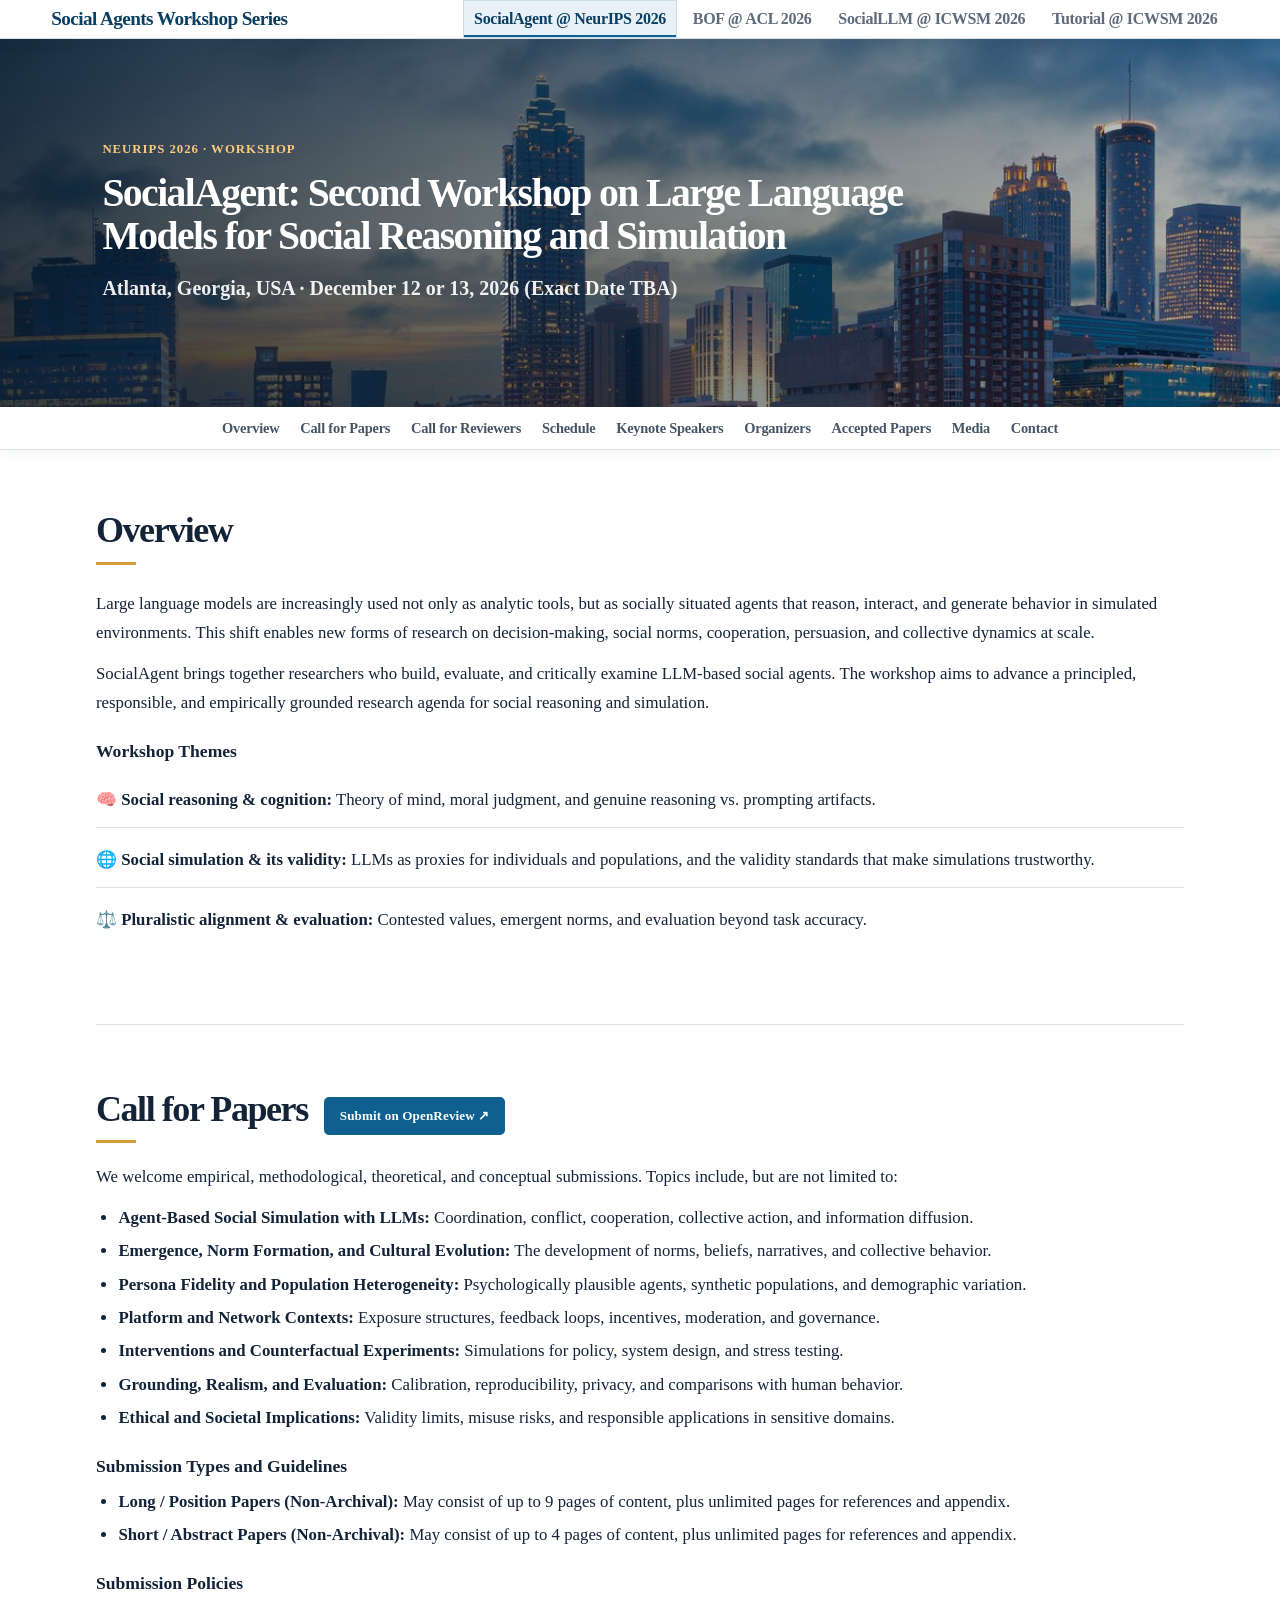
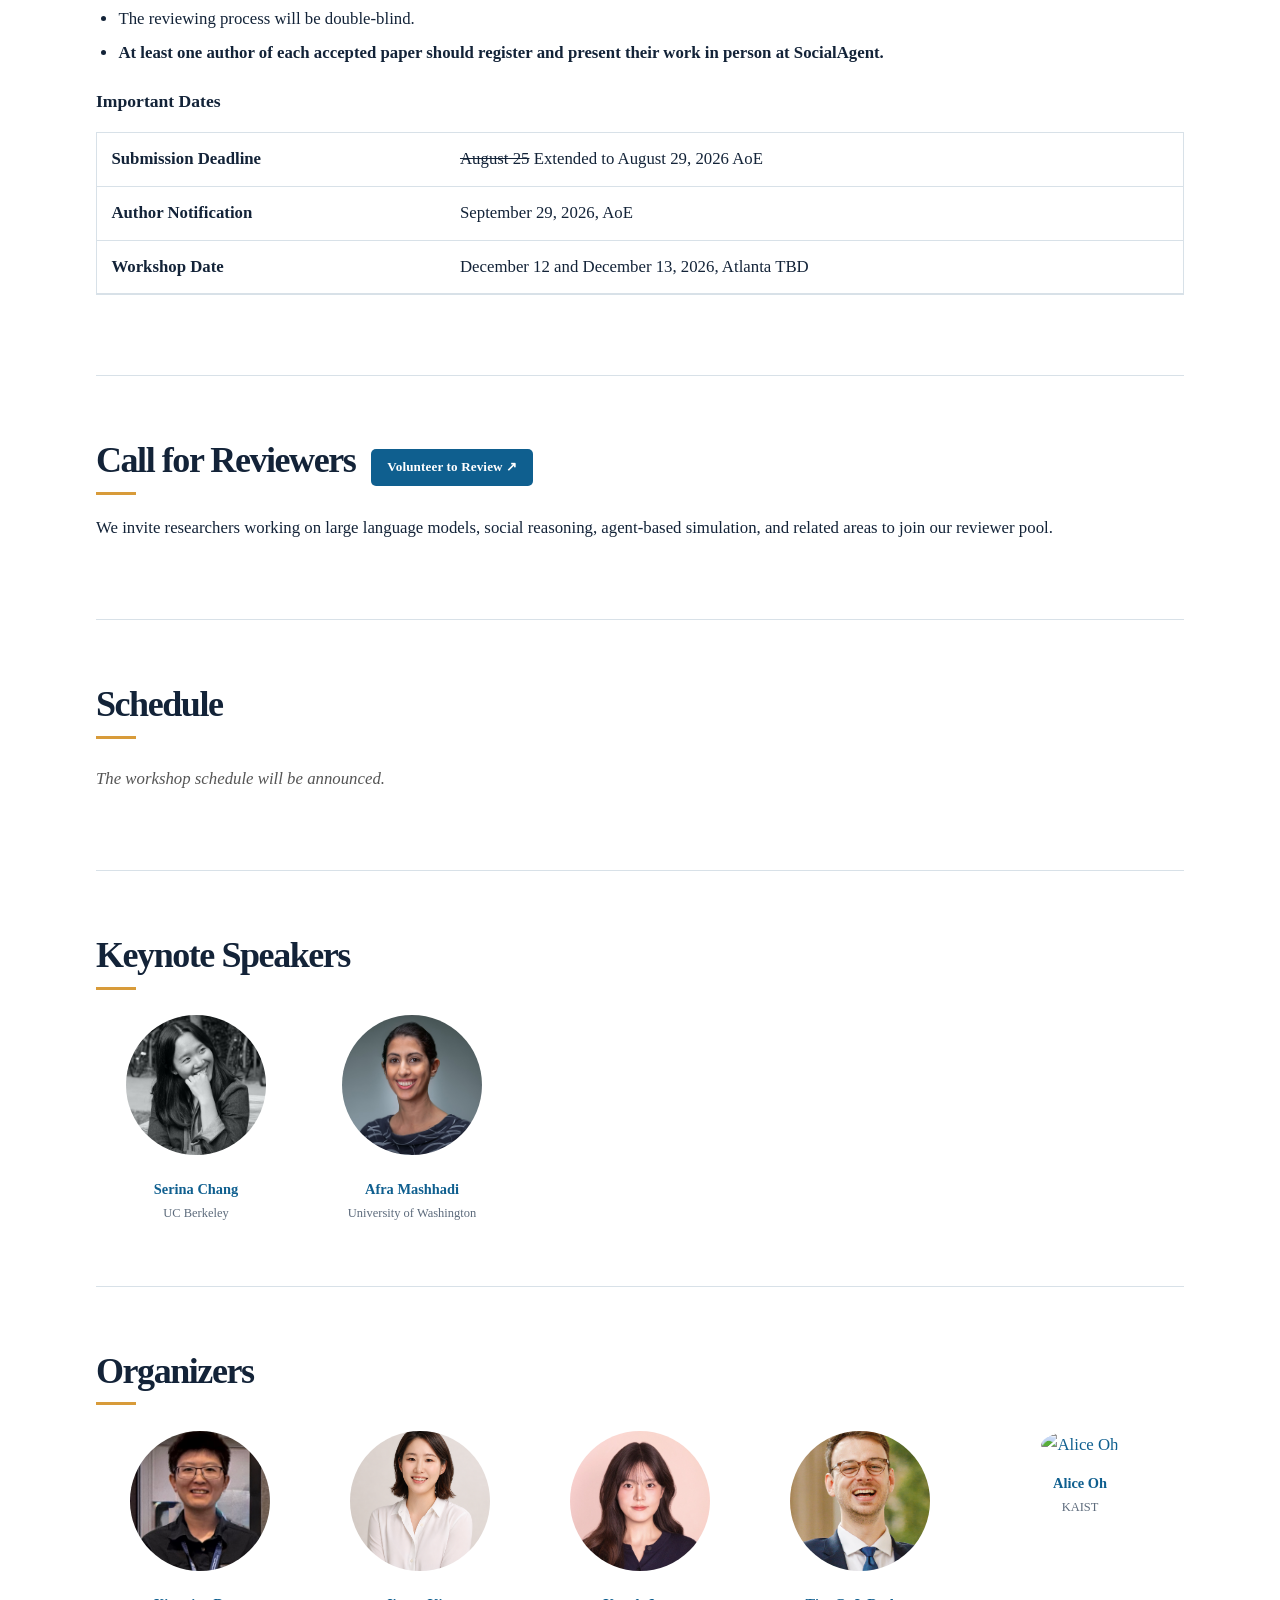
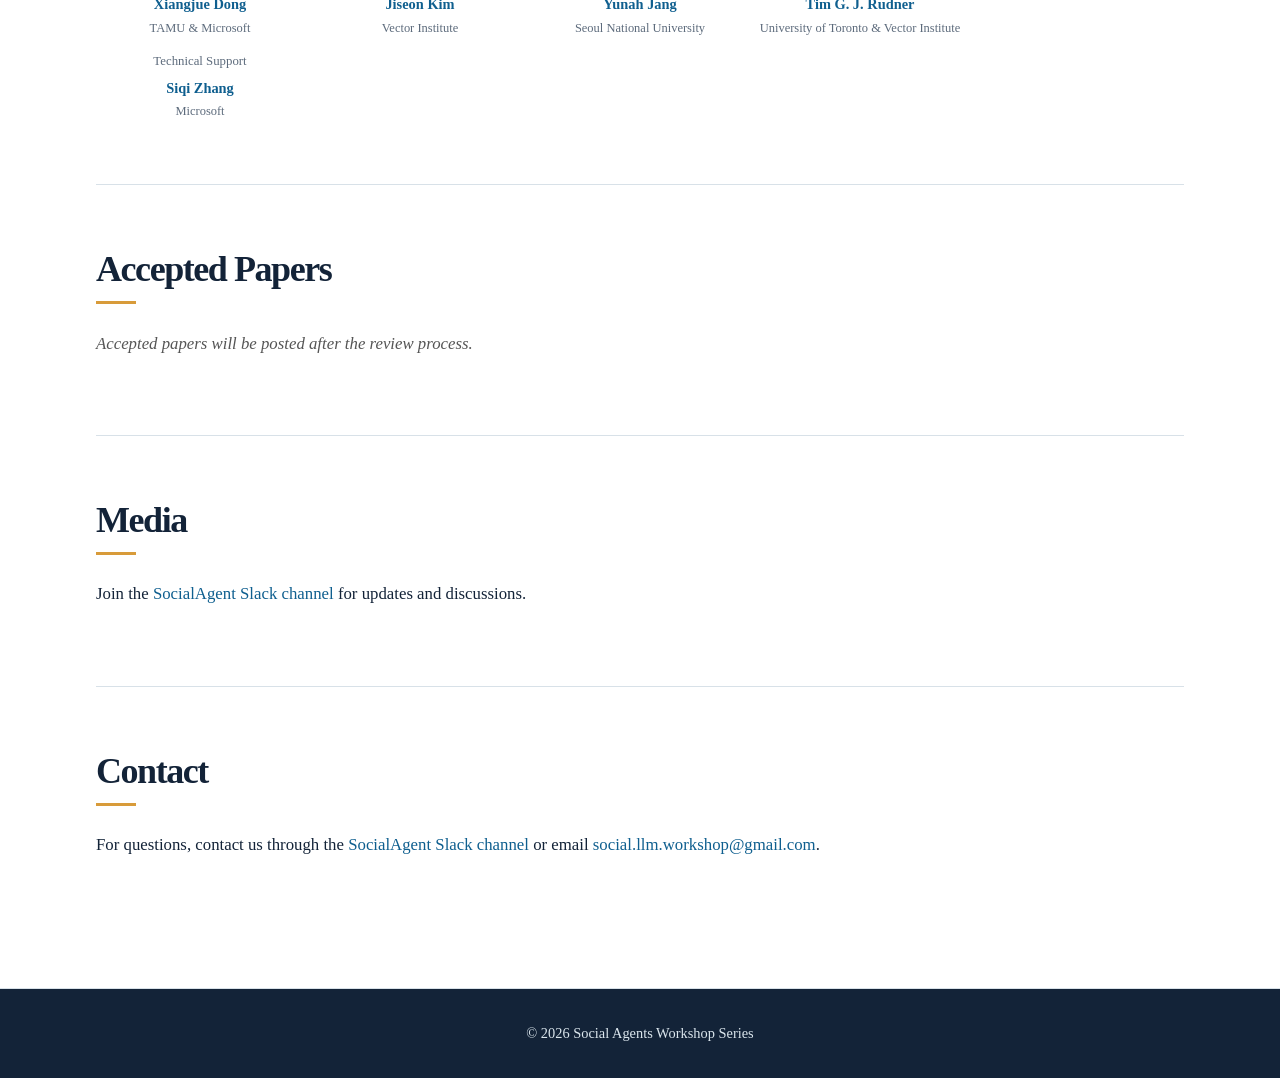
==== index.html @ 16c537b2 "Update date" ====
<!DOCTYPE html>
<html lang="en">
  <head>
    <meta charset="UTF-8" />
    <meta name="viewport" content="width=device-width, initial-scale=1" />
    <meta
      name="description"
      content="The Social Agents Workshop Series brings together NeurIPS, ACL, and ICWSM workshops on large language models for social reasoning and simulation."
    />
    <meta name="keywords" content="LLM, Social Simulation, Computational Social Science, NeurIPS, ACL, ICWSM" />
    <title>Social Agents Workshop Series | NeurIPS, ACL &amp; ICWSM 2026</title>
    <link rel="canonical" href="https://social-llm-workshop.github.io/" />
    <meta name="robots" content="index, follow, max-image-preview:large" />
    <meta property="og:type" content="website" />
    <meta property="og:site_name" content="Social Agents Workshop Series" />
    <meta property="og:title" content="Social Agents Workshop Series" />
    <meta property="og:description" content="Workshops on large language models for social reasoning and simulation." />
    <meta property="og:url" content="https://social-llm-workshop.github.io/" />
    <meta property="og:image" content="https://social-llm-workshop.github.io/data/images/people/xj.jpg" />
    <meta property="og:image:alt" content="Xiangjue Dong, organizer of the Social Agents Workshop Series" />
    <meta name="twitter:card" content="summary_large_image" />
    <meta name="twitter:title" content="Social Agents Workshop Series" />
    <meta name="twitter:description" content="Workshops on large language models for social reasoning and simulation." />
    <meta name="twitter:image" content="https://social-llm-workshop.github.io/data/images/people/xj.jpg" />
    <link rel="stylesheet" href="./style.css" />
    <script type="application/ld+json">
      {
        "@context": "https://schema.org",
        "@graph": [
          {
            "@type": "WebSite",
            "@id": "https://social-llm-workshop.github.io/#website",
            "url": "https://social-llm-workshop.github.io/",
            "name": "Social Agents Workshop Series",
            "description": "Workshops on large language models for social reasoning and simulation."
          },
          {
            "@type": "Organization",
            "@id": "https://social-llm-workshop.github.io/#organization",
            "name": "Social Agents Workshop Series",
            "url": "https://social-llm-workshop.github.io/",
            "member": {
              "@id": "https://social-llm-workshop.github.io/#xiangjue-dong"
            }
          },
          {
            "@type": "Person",
            "@id": "https://social-llm-workshop.github.io/#xiangjue-dong",
            "name": "Xiangjue Dong",
            "url": "https://dongxiangjue.github.io/",
            "image": "https://social-llm-workshop.github.io/data/images/people/xj.jpg",
            "jobTitle": "Workshop Organizer",
            "affiliation": {
              "@type": "Organization",
              "name": "Texas A&M University"
            },
            "worksFor": {
              "@type": "Organization",
              "name": "Microsoft"
            }
          },
          {
            "@type": "Event",
            "name": "SocialLLM: Large Language Models for Social Reasoning and Simulation",
            "url": "https://social-llm-workshop.github.io/#icwsm-2026",
            "startDate": "2026-05-26",
            "endDate": "2026-05-26",
            "eventAttendanceMode": "https://schema.org/OfflineEventAttendanceMode",
            "eventStatus": "https://schema.org/EventScheduled",
            "location": {
              "@type": "Place",
              "name": "USC Information Sciences Institute, Room 1014",
              "address": {
                "@type": "PostalAddress",
                "addressLocality": "Los Angeles",
                "addressRegion": "CA",
                "addressCountry": "US"
              }
            },
            "organizer": {
              "@id": "https://social-llm-workshop.github.io/#organization"
            },
            "image": "https://social-llm-workshop.github.io/data/images/people/xj.jpg"
          },
          {
            "@type": "Event",
            "name": "Social Agents in the Wild",
            "description": "An ACL 2026 Birds of a Feather gathering on reasoning, simulation, and evaluation of social agents.",
            "url": "https://social-llm-workshop.github.io/#acl-2026",
            "startDate": "2026-07-05T10:30:00",
            "endDate": "2026-07-05T12:30:00",
            "eventAttendanceMode": "https://schema.org/OfflineEventAttendanceMode",
            "eventStatus": "https://schema.org/EventScheduled",
            "location": {
              "@type": "Place",
              "name": "Gaslamp C–D",
              "address": {
                "@type": "PostalAddress",
                "addressLocality": "San Diego",
                "addressRegion": "CA",
                "addressCountry": "US"
              }
            },
            "organizer": {
              "@id": "https://social-llm-workshop.github.io/#organization"
            },
            "image": "https://social-llm-workshop.github.io/data/images/BOF.jpg"
          }
        ]
      }
    </script>
  </head>

  <body>
    <header class="site-header">
      <a class="site-brand" href="#neurips-2026" aria-label="Social Agents Workshop Series home">
        <span>
          <strong>Social Agents Workshop Series</strong>
        </span>
      </a>
      <div class="tab-list" role="tablist" aria-label="SocialLLM site sections">
        <a
          href="#neurips-2026"
          class="tab-button active"
          role="tab"
          id="tab-neurips-2026"
          aria-controls="neurips-2026-panel"
          aria-selected="true"
          data-tab-target="neurips-2026-panel"
        >
          SocialAgent @ NeurIPS 2026
        </a>
        <a
          href="#acl-2026"
          class="tab-button"
          role="tab"
          id="tab-acl-2026"
          aria-controls="acl-2026-panel"
          aria-selected="false"
          data-tab-target="acl-2026-panel"
        >
          BOF @ ACL 2026
        </a>
        <a
          href="#icwsm-2026"
          class="tab-button"
          role="tab"
          id="tab-icwsm-2026"
          aria-controls="icwsm-2026-panel"
          aria-selected="false"
          data-tab-target="icwsm-2026-panel"
        >
          SocialLLM @ ICWSM 2026
        </a>
        <a href="tutorial.html" class="tab-button">
          Tutorial @ ICWSM 2026
        </a>
      </div>
    </header>

    <main class="site-tabs">

      <section
        id="acl-2026-panel"
        class="tab-panel acl-panel"
        role="tabpanel"
        aria-labelledby="tab-acl-2026"
        aria-label="Social Agents in the Wild: Reasoning, Simulation, Evaluation @ ACL 2026"
        tabindex="0"
      >
        <header class="hero acl-hero">
          <div class="hero-overlay"></div>
          <div class="hero-content">
            <p class="eyebrow">ACL 2026 · Birds of a Feather</p>
            <h1>
              <span class="hero-title-line">Social Agents</span>
              <span class="hero-title-line">in the Wild</span>
            </h1>
            <p class="hero-sub"><strong>Reasoning · Simulation · Evaluation</strong></p>
            <p class="hero-sub"><strong>San Diego, California · July 5 · 10:30 AM–12:30 PM · Gaslamp C–D</strong></p>
          </div>
        </header>

        <nav class="workshop-nav" aria-label="ACL event section navigation">
          <a href="#acl-overview">Overview</a>
          <a href="#acl-details">Event Details</a>
          <a href="#acl-poster">Event Photo</a>
        </nav>

        <div class="container acl-container">
          <section id="acl-overview">
            <h2>Overview</h2>
            <p class="acl-lead">
              Join us for coffee, conversation, and lightning talks on social agents in the wild,
              with a focus on reasoning, simulation, and evaluation.
            </p>
          </section>

          <section id="acl-details">
            <h2>Event Details</h2>
            <dl class="event-facts">
              <div>
                <dt>Date</dt>
                <dd>July 5, 2026</dd>
              </div>
              <div>
                <dt>Time</dt>
                <dd>10:30 AM–12:30 PM</dd>
              </div>
              <div>
                <dt>Location</dt>
                <dd>Gaslamp C–D, San Diego, California</dd>
              </div>
              <div>
                <dt>Format</dt>
                <dd>Coffee, chats, and lightning talks</dd>
              </div>
            </dl>
          </section>

          <section id="acl-poster">
            <h2>Event Photo</h2>
            <figure class="acl-poster">
              <img
                src="data/images/BOF.jpg"
                alt="Attendees seated in a conference room during the ACL 2026 Social Agents in the Wild Birds of a Feather session"
              />
            </figure>
          </section>
          <p class="acl-photo-credit">
            Hero photo: <a href="https://commons.wikimedia.org/wiki/File:La_Jolla_Shores_view_(cropped).jpg" target="_blank" rel="noopener noreferrer">Dirk Hansen / Wikimedia Commons</a>
            · <a href="https://creativecommons.org/licenses/by-sa/3.0/" target="_blank" rel="noopener noreferrer">CC BY-SA 3.0</a>
            · displayed with a responsive crop
          </p>
        </div>
      </section>

      <section
        id="icwsm-2026-panel"
        class="tab-panel"
        role="tabpanel"
        aria-labelledby="tab-icwsm-2026"
        tabindex="0"
      >
        <!-- Hero -->
        <header class="hero icwsm-hero">
          <div class="hero-overlay"></div>
          <div class="hero-content">
            <p class="eyebrow">ICWSM 2026 · Workshop</p>
            <h1>
              <span class="hero-title-line">SocialLLM: Large Language Models for</span>
              <span class="hero-title-line">Social Reasoning and Simulation</span>
            </h1>
            <p class="hero-sub"><strong>Los Angeles, CA, USA &middot; 26 May, 2026 (Half-Day)</strong></p>
            <p class="hero-sub"><strong>USC Information Sciences Institute &middot; Room 1014</strong></p>
          </div>
        </header>

        <nav class="workshop-nav" aria-label="Workshop section navigation">
          <a href="#overview">Overview</a>
          <a href="#cfp">Call for Papers</a>
          <a href="#schedule">Schedule</a>
          <a href="#speakers">Keynote Speakers</a>
          <a href="#organizers">Organizers</a>
          <a href="#accepted-papers">Accepted Papers</a>
          <a href="#media">Media</a>
          <a href="#contact">Contact</a>
        </nav>

        <div class="container">

      <!-- Overview -->
      <section id="overview">
        <div class="section-title-row">
          <h2>Overview</h2>
          <a href="tutorial.html" class="btn-tutorial">Also Explore Our Upcoming Tutorial &rarr;</a>
        </div>
        <p>
          Large Language Models (LLMs) are increasingly used not only as analytic tools, but as socially situated agents that reason, interact, and generate behavior in simulated environments. This shift enables new forms of computational social science, where LLM-driven agents are used to model decision-making, social norms, cooperation, persuasion, and collective dynamics at scale. The SocialLLM workshop invites submissions that explore how LLMs can serve as generative agents to simulate, analyze, and probe social behavior in online and networked contexts. We are particularly interested in work that connects micro-level language interactions to macro-level social phenomena central to ICWSM and computational social science. Beyond technical advances, we encourage contributions that critically examine when LLM-based social simulations are appropriate, what kinds of social processes they can meaningfully capture, and how their outputs should be evaluated and interpreted. The workshop aims to foster a principled, responsible, and empirically grounded research agenda for using LLMs in social reasoning and simulation.
        </p>
      </section>

      <!-- Call for Papers -->
      <section id="cfp">
        <h2>Call for Papers</h2>
        <p>We welcome empirical, methodological, theoretical, and conceptual submissions. Topics include, but are not limited to:</p>
        <ul>
          <li><strong>Agent-Based Social Simulation with LLMs:</strong> Modeling coordination, conflict, polarization, cooperation, collective action, and information diffusion. Multi-agent strategic interaction and emergent collective behavior.</li>
          <li><strong>Emergence, Norm Formation, and Cultural Evolution:</strong> Development and evolution of norms, beliefs, narratives, and behaviors. Path dependence, tipping points, and long-term social dynamics.</li>
          <li><strong>Persona Fidelity and Population Heterogeneity:</strong> Psychologically plausible and evolving agent personas. Synthetic populations and demographic heterogeneity. Effects of individual-level variation on aggregate outcomes.</li>
          <li><strong>Platform and Network Contexts:</strong> Simulating online interaction under realistic exposure and network structures. Feedback loops, incentives, moderation, and governance mechanisms. Platform design and algorithmic mediation.</li>
          <li><strong>Interventions and Counterfactual Social Experiments:</strong> &ldquo;What-if&rdquo; simulations for policy, governance, and system design. Stress-testing interventions and identifying unintended consequences.</li>
          <li><strong>Grounding, Realism, and Privacy:</strong> Empirical grounding and calibration with real-world data. Reproducibility and evaluation frameworks. Privacy-preserving and responsible simulation practices.</li>
          <li><strong>Ethical and Societal Implications:</strong> Validity limits of LLM-based social simulations. Misuse risks and dual-use concerns. Applications in sensitive domains (elections, public health, vulnerable communities).</li>
        </ul>

        <h4>Submission Types</h4>
        <ul>
          <li><strong>Long Paper (Archival or Non-Archival):</strong> May consist of up to 8 pages of content, plus unlimited pages for references and appendix.</li>
          <li><strong>Short Paper / Poster Papers (Archival or Non-Archival):</strong> May consist of up to 4 pages of content, plus unlimited references and appendix.</li>
          <li><strong>Abstract / Demo Papers (Non-Archival):</strong> May consist of up to 2 pages of content.</li>
        </ul>

        <h4>Camera Ready Version</h4>
        <p>Accepted papers will be given one additional page of content to address reviewers' comments.</p>

        <h4>Submission Guidelines</h4>
        <p>Please check the
          <a href="https://www.icwsm.org/2026/">style guidelines of ICWSM 2026</a>.
          Accepted papers will be published at ICWSM workshop proceedings.
        </p>

        <h4>Submission Policies</h4>
        <ul>
          <li>The reviewing process will be double-blind.</li>
          <li><strong>At least one author of each accepted paper should register and present their work in person at SocialLLM.</strong></li>
        </ul>

        <h4>Important Dates</h4>
        <p>
          Submissions open on <a href="https://openreview.net/group?id=ICWSM.org/2026/Workshop/SocialLLM#tab-recent-activity">OpenReview</a>.
        </p>
        <p>
          <strong>Note:</strong> Submitting authors must have an OpenReview profile. Co-authors are allowed to be added through name and email.
          New profiles created with an institutional email will be activated automatically.
          New profiles created without an institutional email will go through a moderation process that can take up to two weeks.
        </p>
        <table>
          <tbody>
            <tr class="past-date">
              <td><strong>Submission Deadline</strong></td>
              <td>April 1, 2026, 11:59 PM AoE</td>
            </tr>
            <tr class="past-date">
              <td><strong>Paper Notification</strong></td>
              <td>April 15, 2026, AoE</td>
            </tr>
            <tr class="past-date">
              <td><strong>Camera-Ready Deadline</strong></td>
              <td>April 30, 2026, AoE</td>
            </tr>
            <tr>
              <td><strong>Workshop Date</strong></td>
              <td>May 26, 2026 (Half-Day Workshop)</td>
            </tr>
          </tbody>
        </table>
      </section>

      <!-- Schedule -->
      <section id="schedule">
        <h2>Schedule</h2>
        <table>
          <thead>
            <tr>
              <th>Time</th>
              <th>Activity</th>
            </tr>
          </thead>
          <tbody>
            <tr>
              <td>1:00 PM &ndash; 1:10 PM</td>
              <td>Opening</td>
            </tr>
            <tr>
              <td>1:10 PM &ndash; 1:40 PM</td>
              <td>
                Lightning Talks (6 talks, 5 mins each)
                <ol>
                  <li>Calibrated but Autonomous: Inference-Time Bayesian Logit Correction for LLM Social Simulations (Presenter: Ruggero Marino Lazzaroni)</li>
                  <li>Perceiving Creativity in the Age of AI: How Labels, Beliefs, and Familiarity Shape Evaluations of AI-Generated and Human-Created Art (Presenter: Daniel Koo)</li>
                  <li>Reconstructing Gender Values from Film: Digital Twins of Fictional Characters as Surveyable Agents (Presenter: Vivienne Bihe Chi)</li>
                  <li>SocialPulse: An Open-Source Subreddit Sensemaking Toolkit (Presenter: Xiangjue Dong)</li>
                  <li>LLMs with Personalities in Multi-issue Negotiation Games (Presenter: Sean Noh)</li>
                  <li>Multimodal Large Language Models as Synthetic Participants in Video-Based Studies: An Evaluation (Presenter: Xinyi Zhou)</li>
                </ol>
              </td>
            </tr>
            <tr>
              <td>1:40 PM &ndash; 2:20 PM</td>
              <td>Keynote Talk 1 (Dr. Maarten Sap)</td>
            </tr>
            <tr>
              <td>2:20 PM &ndash; 2:40 PM</td>
              <td>Coffee Break, Networking, Poster Discussion</td>
            </tr>
            <tr>
              <td>2:40 PM &ndash; 3:20 PM</td>
              <td>Keynote Talk 2 (Dr. Zhijing Jin)</td>
            </tr>
            <tr>
              <td>3:20 PM &ndash; 4:20 PM</td>
              <td>
                Oral Session (3 talks, 15 mins + 5 mins Q&amp;A each)
                <ol>
                  <li>Auditing Support Strategies in LLMs Through Grounded Multi-Turn Social Simulation (Presenter: Andrew Aquilina)</li>
                  <li>Deliberation Structure as Social Bias: How Agent Topology Amplifies Intersectional Discrimination in Multi-Agent Credit Decisions (Presenter: Tanav Singh Bajaj)</li>
                  <li>Patterns of Persuasion Through the Lens of Theory of Mind: Value Alignment Analysis in Online Deliberation (Presenter: Afra Mashhadi)</li>
                </ol>
              </td>
            </tr>
            <tr>
              <td>4:20 PM &ndash; 4:50 PM</td>
              <td>Research Discussion</td>
            </tr>
            <tr>
              <td>4:50 PM &ndash; 5:00 PM</td>
              <td>Closing Remarks</td>
            </tr>
          </tbody>
        </table>
      </section>

      <!-- Keynote Speakers -->
      <section id="speakers">
        <h2>Keynote Speakers</h2>

        <!-- Zhijing Jin -->
        <div class="speaker-entry">
          <div class="speaker-left">
            <a href="https://zhijing-jin.com">
              <img src="data/images/people/zhijing_jin.png" alt="Zhijing Jin" />
            </a>
            <div class="name"><a href="https://zhijing-jin.com">Zhijing Jin</a></div>
            <div class="affil">University of Toronto &amp; MPI</div>
            <p class="bio">
              Zhijing Jin (she/her) is an Assistant Professor in Computer Science at the University of Toronto, and also a Research Scientist at Max Planck Institute in Germany. She is a faculty member at the Vector Institute, a CIFAR AI Chair, an ELLIS advisor, and faculty affiliate at the Schwartz Reisman Institute in Toronto, CHAI at UC Berkeley, and the Future of Life Institute. She co-chairs the ACL Ethics Committee and the ACL Year-Round Mentorship. Her research focuses on Causal Reasoning with LLMs, and AI Safety in Multi-Agent LLMs. She has received the ELLIS PhD Award, three Rising Star awards, two Best Paper awards at NeurIPS 2024 Workshops, two PhD Fellowships, and a postdoc fellowship. She has authored over 100 papers and her work has been featured in CHIP Magazine, WIRED, and MIT News.
            </p>
          </div>
          <div class="speaker-right">
            <div class="talk-title">Testing and Improving LLM Cooperation via Multi-Agent Simulation</div>
            <p class="talk-abstract">
              As AI systems take on more autonomous roles across the economy, governance, and daily life, they’ll increasingly interact with each other. However, will the AI agents coordinate for social good, or exploit rival agents and people in ways that put humans at serious risk?
            </p>
            <p class="talk-abstract">
              In this talk I will explain how we assess these dangers with large-scale social simulations and game-theoretic analysis. Across thousands of high-stakes scenarios, from arms race escalation to common pool resource depletion, frontier models choose socially beneficial actions in only 62% of cases, with systematic biases in framing and ordering worsening outcomes. Surprisingly, stronger reasoning capabilities often make models more prone to selfish strategies like free-riding, and recent models consistently defect in unmodified social dilemmas regardless of scale or reasoning ability. However, game-theoretic interventions offer a promising path forward: cooperation mechanisms such as mediation, enforceable contracts, and reputation systems improve collective welfare significantly and become more effective under stronger optimization pressures. Beyond formal mechanisms, self-organizing social structures like elected leadership oriented toward group welfare further sustain cooperation in sequential dilemmas. These results suggest that safer multi-agent AI requires principled institutional design rather than reliance on models’ inherent prosociality.
            </p>
            <details class="reading-toggle">
              <summary>Suggested Reading</summary>
              <ul class="reading-list">
                <li><a href="https://arxiv.org/abs/2404.16698">"Cooperate or Collapse: Emergence of Sustainable Cooperation in a Society of LLM Agents"</a> (NeurIPS 2024)</li>
                <li><a href="https://arxiv.org/abs/2506.23276">"Corrupted by Reasoning: Reasoning LLMs Become Free-Riders in Public Goods Games"</a> (COLM 2025)</li>
                <li><a href="https://arxiv.org/abs/2505.19212">"When Ethics and Payoffs Diverge: LLM Agents in Morally Charged Social Dilemmas"</a> (preprint 2025)</li>
                <li><a href="https://arxiv.org/abs/2506.22957">"Agent-to-Agent Theory of Mind: Testing Interlocutor Awareness among LLMs"</a> (EMNLP 2025)</li>
                <li><a href="https://arxiv.org/abs/2602.12316">"GT-HarmBench: Benchmarking AI Safety Risks Through the Lens of Game Theory"</a> (preprint 2026)</li>
                <li>"CoopEval: Benchmarking Cooperation-Sustaining Mechanisms and LLM Agents in Social Dilemmas" (Tewolde*, Zhang* et al., forthcoming 2026)</li>
                <li>"Evaluating Cooperation in LLM Social Groups through Self-Organizing Leadership" (Faulkner et al., forthcoming 2026)</li>
              </ul>
            </details>
          </div>
        </div>

        <!-- Maarten Sap -->
        <div class="speaker-entry">
          <div class="speaker-left">
            <a href="https://maartensap.com">
              <img src="data/images/people/maarten_sap.jpg" alt="Maarten Sap" />
            </a>
            <div class="name"><a href="https://maartensap.com">Maarten Sap</a></div>
            <div class="affil">CMU LTI &amp; AI2</div>
            <p class="bio">
              Maarten Sap is an assistant professor in Carnegie Mellon University’s Language Technologies Department (CMU LTI), with a courtesy appointment in the Human-Computer Interaction Institute (HCII). He is also a part-time research scientist and AI safety lead at the Allen Institute for AI. His research focuses on measuring and improving AI systems’ social and interactional intelligence, assessing and combatting social inequality and biases in language, and building narrative language technologies for prosocial outcomes. He has received paper awards at NeurIPS 2025, NAACL 2025, EMNLP 2023, ACL 2023, FAccT 2023, and was named a 2025 Packard Fellow and recipient of the 2025 Okawa Research Award. His work has been covered by the New York Times, Forbes, Fortune, Vox, and more.
            </p>
          </div>
          <div class="speaker-right">
            <div class="talk-title">Unlocking Social Intelligence in AI agents</div>
            <p class="talk-abstract">
              Large language models are rapidly becoming a new tool for simulating social worlds—from evaluating conversational agents to modeling collective behavior in artificial societies. But when should we trust these simulations? In this talk, I synthesize lessons from a series of recent projects examining the promises and pitfalls of LLM-based social simulation. First, I highlight key  <strong> problems with current simulations</strong>: interactive evaluations reveal limitations in LLMs’ social reasoning, particularly in settings involving coordination and information asymmetry, while recent studies show a substantial <strong>simulation–reality gap</strong>, with LLM-based user simulators behaving differently from real humans and inflating agent performance. Second, I discuss emerging <strong>methodological solutions</strong>, including principles for validating collective behaviors in LLM societies and techniques for building more realistic agents through personality-grounded training and structured social world modeling. Finally, I highlight <strong>applications where social simulations remain valuable</strong>, including studying interpersonal conflict in sensitive settings and systematically benchmarking the safety of increasingly autonomous AI agents.
            </p>
          </div>
        </div>

      </section>

      <!-- Organizers -->
      <section id="organizers">
        <h2>Organizers</h2>
        <div class="people-row">

          <div class="person-card">
            <a href="https://dongxiangjue.github.io/">
              <img src="data/images/people/xj.jpg" alt="Xiangjue Dong" />
            </a>
            <div class="name"><a href="https://dongxiangjue.github.io/">Xiangjue Dong</a></div>
            <div class="affil">Texas A&amp;M University</div>
          </div>

          <div class="person-card">
            <a href="https://hikoseon12.github.io/">
              <img src="data/images/people/jiseon_kim.jpg" alt="Jiseon Kim" />
            </a>
            <div class="name"><a href="https://hikoseon12.github.io/">Jiseon Kim</a></div>
            <div class="affil">KAIST</div>
          </div>

          <div class="person-card">
            <a href="https://eujhwang.github.io/">
              <img src="data/images/people/eunjeong_hwang.jpg" alt="EunJeong Hwang" />
            </a>
            <div class="name"><a href="https://eujhwang.github.io/">EunJeong Hwang</a></div>
            <div class="affil">University of British Columbia</div>
          </div>

          <div class="person-card">
            <a href="https://aliceoh9.github.io/">
              <img src="data/images/people/alice_oh.jpg" alt="Alice Oh" />
            </a>
            <div class="name"><a href="https://aliceoh9.github.io/">Alice Oh</a></div>
            <div class="affil">KAIST</div>
          </div>

        </div>
        <div class="support-row">
          <div class="person-card coordinator-card">
            <div class="coordinator-role">Technical Support</div>
            <div class="name"><a href="https://www.linkedin.com/in/siqizhang7/">Siqi Zhang</a></div>
            <div class="affil">Microsoft</div>
          </div>
        </div>
      </section>

      <!-- Program Committee -->
      <section id="pc">
        <h2>Program Committee Members (Reviewers) </h2>
        <ul class="pc-list">
          (listed in alphabetical order)
          <li>Alexej Proskynitopoulos, Meta</li>
          <li>Andrew Aquilina, University of Pittsburgh</li>
          <li>ChuanHsin Wang, Texas A&amp;M University</li>
          <li>Cong Wang, Texas A&amp;M University</li>
          <li>Dan Le, Google DeepMind</li>
          <li>Ganesh Prasanna Balakrishnan, GumGum</li>
          <li>Haein Kong, Rutgers University</li>
          <li>Jiao Liu, Morgan Stanley</li>
          <li>Krishna Chaitanya Balusu, Meta</li>
          <li>Lei Cao, University of Southern California</li>
          <li>Menghao Huo, Santa Clara University</li>
          <li>Siqi Zhang, Microsoft</li>
          <li>Stephanie Birkelbach, Texas A&amp;M University</li>
          <li>Tai Vu, OpenAI</li>
          <li>Vidya Ganesh, Qualtrics</li>
          <li>Zirui Wei, C3.ai</li>
        </ul>
      </section>

      <!-- Accepted Papers -->
      <section id="accepted-papers">
        <h2>Accepted Papers</h2>
        <ul class="accepted-paper-list">
          <li>
            <span class="oral-badge" title="Oral presentation">Oral</span>
            <span class="paper-title">Auditing Support Strategies in LLMs Through Grounded Multi-Turn Social Simulation</span>
          </li>
          <li>
            <span class="lightning-badge" title="Lightning presentation">Lightning</span>
            <span class="paper-title">Calibrated but Autonomous: Inference-Time Bayesian Logit Correction for LLM Social Simulations</span>
          </li>
          <li>
            <span class="oral-badge" title="Oral presentation">Oral</span>
            <span class="paper-title">Deliberation Structure as Social Bias: How Agent Topology Amplifies Intersectional Discrimination in Multi-Agent Credit Decisions</span>
          </li>
          <li>
            <span class="lightning-badge" title="Lightning presentation">Lightning</span>
            <span class="paper-title">Designing Explainable Conversational Agentic Systems for Guarani Speakers</span>
          </li>
          <li>
            <span class="lightning-badge" title="Lightning presentation">Lightning</span>
            <span class="paper-title">Multimodal Large Language Models as Synthetic Participants in Video-Based Studies: An Evaluation</span>
          </li>
          <li>
            <span class="lightning-badge" title="Lightning presentation">Lightning</span>
            <span class="paper-title">Harnessing Digital Data for Outbreak Management: A Generative Agent-Based Policy Formulation and Assessment</span>
          </li>
          <li>
            <span class="lightning-badge" title="Lightning presentation">Lightning</span>
            <span class="paper-title">LLMs with Personalities in Multi-issue Negotiation Games</span>
          </li>
          <li>
            <span class="lightning-badge" title="Lightning presentation">Lightning</span>
            <span class="paper-title">Milking the Metaphors: Cultural Obfuscation in Wellness (COW) around Gomutra on YouTube using LLMs</span>
          </li>
          <li>
            <span class="oral-badge" title="Oral presentation">Oral</span>
            <span class="paper-title">Patterns of Persuasion Through the Lens of Theory of Mind: Value Alignment Analysis in Online Deliberation</span>
          </li>
          <li>
            <span class="lightning-badge" title="Lightning presentation">Lightning</span>
            <span class="paper-title">Perceiving Creativity in the Age of AI: How Labels, Beliefs, and Familiarity Shape Evaluations of AI-Generated and Human-Created Art</span>
          </li>
          <li>
            <span class="lightning-badge" title="Lightning presentation">Lightning</span>
            <span class="paper-title">Reconstructing Gender Values from Film: Digital Twins of Fictional Characters as Surveyable Agents</span>
          </li>
          <li>
            <span class="lightning-badge" title="Lightning presentation">Lightning</span>
            <span class="paper-title">SocialPulse: An Open-Source Subreddit Sensemaking Toolkit</span>
          </li>
        </ul>
      </section>

      <!-- Media -->
      <section id="media">
        <h2>Media</h2>
        <!-- Slack Link needs to be updated after 26 days 2/15/2026 -->
        <p>Join <a href="https://join.slack.com/t/socialllmworkshop/shared_invite/zt-3pp3essk7-iYqENVKKe8IDajCrjdwXpg">SocialLLM Slack channel (link updated on 3/24/2026)</a> for updates and discussions.</p>
      </section>

      <!-- Contact -->
      <section id="contact">
        <h2>Contact</h2>
        <p>
          For questions, please contact us at
          <a href="https://join.slack.com/t/socialllmworkshop/shared_invite/zt-3pp3essk7-iYqENVKKe8IDajCrjdwXpg">SocialLLM Slack channel</a> (preferred)
          or <a href="mailto:social.llm.workshop@gmail.com">social.llm.workshop@gmail.com</a>.
        </p>
      </section>

        </div>
      </section>

      <section
        id="neurips-2026-panel"
        class="tab-panel neurips-panel active"
        role="tabpanel"
        aria-labelledby="tab-neurips-2026"
        tabindex="0"
      >
        <header class="hero neurips-workshop-hero">
          <div class="hero-overlay"></div>
          <div class="hero-content">
            <p class="eyebrow">NeurIPS 2026 · Workshop</p>
            <h1>
              <span class="hero-title-line">SocialAgent: Second Workshop on Large Language</span>
              <span class="hero-title-line">Models for Social Reasoning and Simulation</span>
            </h1>
            <p class="hero-sub"><strong>Atlanta, Georgia, USA &middot; December 12 or 13, 2026 (Exact Date TBA)</strong></p>
          </div>
        </header>

        <nav class="workshop-nav" aria-label="NeurIPS workshop section navigation">
          <a href="#neurips-overview">Overview</a>
          <a href="#neurips-cfp">Call for Papers</a>
          <a href="#neurips-reviewers">Call for Reviewers</a>
          <a href="#neurips-schedule">Schedule</a>
          <a href="#neurips-speakers">Keynote Speakers</a>
          <a href="#neurips-organizers">Organizers</a>
          <a href="#neurips-papers">Accepted Papers</a>
          <a href="#neurips-media">Media</a>
          <a href="#neurips-contact">Contact</a>
        </nav>

        <div class="container">
          <section id="neurips-overview">
            <h2>Overview</h2>
            <p>
              Large language models are increasingly used not only as analytic tools, but as socially situated agents that reason, interact, and generate behavior in simulated environments. This shift enables new forms of research on decision-making, social norms, cooperation, persuasion, and collective dynamics at scale.
            </p>
            <p>
              SocialAgent brings together researchers who build, evaluate, and critically examine LLM-based social agents. The workshop aims to advance a principled, responsible, and empirically grounded research agenda for social reasoning and simulation.
            </p>
            <h4>Workshop Themes</h4>
            <ul class="neurips-theme-list">
              <li><strong>&#129504; Social reasoning &amp; cognition:</strong> Theory of mind, moral judgment, and genuine reasoning vs. prompting artifacts.</li>
              <li><strong>&#127760; Social simulation &amp; its validity:</strong> LLMs as proxies for individuals and populations, and the validity standards that make simulations trustworthy.</li>
              <li><strong>&#9878;&#65039; Pluralistic alignment &amp; evaluation:</strong> Contested values, emergent norms, and evaluation beyond task accuracy.</li>
            </ul>
          </section>

          <section id="neurips-cfp">
            <div class="section-title-row">
              <h2>Call for Papers</h2>
              <a
                class="btn-tutorial"
                href="https://openreview.net/group?id=NeurIPS.cc/2026/Workshop/SocialAgent"
                target="_blank"
                rel="noopener noreferrer"
              >Submit on OpenReview &#8599;</a>
            </div>
            <p>We welcome empirical, methodological, theoretical, and conceptual submissions. Topics include, but are not limited to:</p>
            <ul>
              <li><strong>Agent-Based Social Simulation with LLMs:</strong> Coordination, conflict, cooperation, collective action, and information diffusion.</li>
              <li><strong>Emergence, Norm Formation, and Cultural Evolution:</strong> The development of norms, beliefs, narratives, and collective behavior.</li>
              <li><strong>Persona Fidelity and Population Heterogeneity:</strong> Psychologically plausible agents, synthetic populations, and demographic variation.</li>
              <li><strong>Platform and Network Contexts:</strong> Exposure structures, feedback loops, incentives, moderation, and governance.</li>
              <li><strong>Interventions and Counterfactual Experiments:</strong> Simulations for policy, system design, and stress testing.</li>
              <li><strong>Grounding, Realism, and Evaluation:</strong> Calibration, reproducibility, privacy, and comparisons with human behavior.</li>
              <li><strong>Ethical and Societal Implications:</strong> Validity limits, misuse risks, and responsible applications in sensitive domains.</li>
            </ul>

            <h4>Submission Types and Guidelines</h4>
            <ul>
              <li><strong>Long / Position Papers (Non-Archival):</strong> May consist of up to 9 pages of content, plus unlimited pages for references and appendix.</li>
              <li><strong>Short / Abstract Papers (Non-Archival):</strong> May consist of up to 4 pages of content, plus unlimited pages for references and appendix.</li>
            </ul>
            
            <h4>Submission Policies</h4>
            <ul>
              <li>The reviewing process will be double-blind.</li>
              <li><strong>At least one author of each accepted paper should register and present their work in person at SocialAgent.</strong></li>
            </ul>

            <h4>Important Dates</h4>
            <table>
              <tbody>
                <tr>
                  <td><strong>Submission Deadline</strong></td>
                  <td><del>August 25</del> Extended to August 29, 2026 AoE</td>
                </tr>
                <tr>
                  <td><strong>Author Notification</strong></td>
                  <td>September 29, 2026, AoE</td>
                </tr>
                <tr>
                  <td><strong>Workshop Date</strong></td>
                  <td>December 12 and December 13, 2026, Atlanta TBD</td>
                </tr>
              </tbody>
            </table>
          </section>

          <section id="neurips-reviewers">
            <div class="section-title-row">
              <h2>Call for Reviewers</h2>
              <a
                class="btn-tutorial"
                href="https://docs.google.com/forms/d/e/1FAIpQLSdbS3c5yZBbxmMow8kgPtVTAC0FIno6qC6mOfXW9HBpEnPuqQ/viewform"
                target="_blank"
                rel="noopener noreferrer"
              >Volunteer to Review &#8599;</a>
            </div>
            <p>
              We invite researchers working on large language models, social reasoning,
              agent-based simulation, and related areas to join our reviewer pool.
            </p>
          </section>

          <section id="neurips-schedule">
            <h2>Schedule</h2>
            <p class="neurips-coming-soon">The workshop schedule will be announced.</p>
          </section>

          <section id="neurips-speakers">
            <h2>Keynote Speakers</h2>
            <div class="people-row keynote-people-row">
              <div class="person-card">
                <a href="https://serinachang5.github.io/">
                  <img src="data/images/people/serina.jpeg" alt="Serina Chang" />
                </a>
                <div class="name"><a href="https://serinachang5.github.io/">Serina Chang</a></div>
                <div class="affil">UC Berkeley</div>
              </div>

              <div class="person-card">
                <a href="https://mashhadi.squarespace.com/">
                  <img src="data/images/people/afra.jpg" alt="Afra Mashhadi" />
                </a>
                <div class="name"><a href="https://mashhadi.squarespace.com/">Afra Mashhadi</a></div>
                <div class="affil">University of Washington</div>
              </div>
            </div>
          </section>

          <section id="neurips-organizers" class="neurips-organizers">
            <h2>Organizers</h2>
            <div class="people-row">
              <div class="person-card">
                <a href="https://dongxiangjue.github.io/">
                  <img src="data/images/people/xj.jpg" alt="Xiangjue Dong" />
                </a>
                <div class="name"><a href="https://dongxiangjue.github.io/">Xiangjue Dong</a></div>
                <div class="affil">TAMU &amp; Microsoft</div>
              </div>

              <div class="person-card">
                <a href="https://hikoseon12.github.io/">
                  <img src="data/images/people/jiseon_kim.jpg" alt="Jiseon Kim" />
                </a>
                <div class="name"><a href="https://hikoseon12.github.io/">Jiseon Kim</a></div>
                <div class="affil">Vector Institute</div>
              </div>

              <div class="person-card">
                <a href="https://www.linkedin.com/in/yunah-jang-628249275/">
                  <img src="data/images/people/yunah.png" alt="Yunah Jang" />
                </a>
                <div class="name"><a href="https://www.linkedin.com/in/yunah-jang-628249275/">Yunah Jang</a></div>
                <div class="affil">Seoul National University</div>
              </div>

              <div class="person-card">
                <a href="https://timrudner.com/">
                  <img src="data/images/people/timrudner.png" alt="Tim G. J. Rudner" />
                </a>
                <div class="name"><a href="https://timrudner.com/">Tim G. J. Rudner</a></div>
                <div class="affil">University of Toronto &amp; Vector Institute</div>
              </div>

              <div class="person-card">
                <a href="https://aliceoh9.github.io/">
                  <img src="data/images/people/alice_oh.jpg" alt="Alice Oh" />
                </a>
                <div class="name"><a href="https://aliceoh9.github.io/">Alice Oh</a></div>
                <div class="affil">KAIST</div>
              </div>

            </div>
            <div class="support-row">
              <div class="person-card coordinator-card">
                <div class="coordinator-role">Technical Support</div>
                <div class="name"><a href="https://www.linkedin.com/in/siqizhang7/">Siqi Zhang</a></div>
                <div class="affil">Microsoft</div>
              </div>
            </div>
          </section>

          <section id="neurips-papers">
            <h2>Accepted Papers</h2>
            <p class="neurips-coming-soon">Accepted papers will be posted after the review process.</p>
          </section>

          <section id="neurips-media">
            <h2>Media</h2>
            <p>Join the <a href="https://join.slack.com/t/socialllmworkshop/shared_invite/zt-3pp3essk7-iYqENVKKe8IDajCrjdwXpg">SocialAgent Slack channel</a> for updates and discussions.</p>
          </section>

          <section id="neurips-contact">
            <h2>Contact</h2>
            <p>
              For questions, contact us through the <a href="https://join.slack.com/t/socialllmworkshop/shared_invite/zt-3pp3essk7-iYqENVKKe8IDajCrjdwXpg">SocialAgent Slack channel</a> or email <a href="mailto:social.llm.workshop@gmail.com">social.llm.workshop@gmail.com</a>.
            </p>
          </section>
        </div>
      </section>
    </main>

    <!-- Footer -->
    <footer class="footer">
      <p>&copy; 2026 Social Agents Workshop Series</p>
    </footer>

    <script>
      (function () {
        var buttons = document.querySelectorAll("[data-tab-target]");
        var panels = document.querySelectorAll(".tab-panel");
        var tabLinks = document.querySelectorAll("[data-tab-link]");
        var siteHeader = document.querySelector(".site-header");

        function updateHeaderHeight() {
          if (siteHeader) {
            document.documentElement.style.setProperty(
              "--site-header-height",
              siteHeader.offsetHeight + "px"
            );
          }
        }

        function panelForHash(hash) {
          if (!hash || hash === "#neurips-2026") {
            return "neurips-2026-panel";
          }
          if (hash === "#acl-2026") {
            return "acl-2026-panel";
          }
          if (hash === "#icwsm-2026") {
            return "icwsm-2026-panel";
          }
          if (document.querySelector("#acl-2026-panel " + hash)) {
            return "acl-2026-panel";
          }
          if (document.querySelector("#icwsm-2026-panel " + hash)) {
            return "icwsm-2026-panel";
          }
          if (document.querySelector("#neurips-2026-panel " + hash)) {
            return "neurips-2026-panel";
          }
          return "neurips-2026-panel";
        }

        function activateTab(panelId, focusPanel) {
          panels.forEach(function (panel) {
            panel.classList.toggle("active", panel.id === panelId);
          });

          buttons.forEach(function (button) {
            var isActive = button.getAttribute("data-tab-target") === panelId;
            button.classList.toggle("active", isActive);
            button.setAttribute("aria-selected", isActive ? "true" : "false");
          });

          tabLinks.forEach(function (link) {
            link.classList.toggle("active", link.getAttribute("data-tab-link") === panelId);
          });

          if (focusPanel) {
            document.getElementById(panelId).focus({ preventScroll: true });
          }
        }

        function scrollPageToTop() {
          window.requestAnimationFrame(function () {
            window.scrollTo({ top: 0, left: 0, behavior: "auto" });
          });
        }

        function syncToHash(scrollToTarget) {
          var hash = window.location.hash;
          var panelId = panelForHash(hash);
          var isTopLevelHash =
            !hash ||
            hash === "#acl-2026" ||
            hash === "#icwsm-2026" ||
            hash === "#neurips-2026";
          activateTab(panelId, false);

          if (scrollToTarget && isTopLevelHash) {
            scrollPageToTop();
          } else if (scrollToTarget && hash) {
            window.requestAnimationFrame(function () {
              var target = document.querySelector(hash);
              if (target) {
                target.scrollIntoView();
              }
            });
          }
        }

        buttons.forEach(function (button) {
          button.addEventListener("click", function (event) {
            event.preventDefault();
            var panelId = button.getAttribute("data-tab-target");
            activateTab(panelId, true);
            var hashForPanel = {
              "acl-2026-panel": "#acl-2026",
              "icwsm-2026-panel": "#icwsm-2026",
              "neurips-2026-panel": "#neurips-2026"
            };
            history.pushState(null, "", hashForPanel[panelId] || "#neurips-2026");
            scrollPageToTop();
          });
        });

        tabLinks.forEach(function (link) {
          link.addEventListener("click", function () {
            activateTab(link.getAttribute("data-tab-link"), false);
          });
        });

        window.addEventListener("hashchange", function () {
          syncToHash(true);
        });

        window.addEventListener("resize", updateHeaderHeight);
        if (window.ResizeObserver && siteHeader) {
          new ResizeObserver(updateHeaderHeight).observe(siteHeader);
        }

        updateHeaderHeight();
        syncToHash(false);
      })();
    </script>
  </body>
</html>
---- style.css ----
/* === SocialLLM Workshop — PersonaLLM-inspired style === */

* { margin: 0; padding: 0; box-sizing: border-box; }

html { scroll-behavior: smooth; }

body {
  font-family: var(--font-serif);
  font-size: 1.1rem;
  color: #111;
  background: #fff;
  line-height: 1.6;
}

a { color: #1e5a99; text-decoration: none; transition: color 0.2s; }
a:hover { color: #0d3d6b; }

strong { font-weight: 600; }

.visually-hidden {
  position: absolute;
  width: 1px;
  height: 1px;
  padding: 0;
  margin: -1px;
  overflow: hidden;
  clip: rect(0, 0, 0, 0);
  white-space: nowrap;
  border: 0;
}

/* ---- Tabs ---- */
.site-tabs {
  width: 100%;
}

.tab-list {
  position: sticky;
  top: 0;
  z-index: 100;
  display: flex;
  justify-content: center;
  gap: 0.45rem;
  flex-wrap: wrap;
  padding: 0.65rem 1rem;
  background: rgba(255, 255, 255, 0.96);
  border-bottom: 1px solid #e5e5e5;
}

.tab-button {
  appearance: none;
  border: 1px solid #b8d9f5;
  background: #fff;
  color: #111;
  border-radius: 4px;
  padding: 0.5rem 0.85rem;
  font: inherit;
  font-size: 0.98rem;
  line-height: 1.25;
  cursor: pointer;
}

.tab-button:hover,
.tab-button.active {
  background: #1e5a99;
  border-color: #1e5a99;
  color: #fff;
}

.tab-panel {
  display: none;
}

.tab-panel.active {
  display: block;
}

/* ---- SocialAgent @ NeurIPS 2026 ---- */
.neurips-panel {
  padding: 0;
}

.hero.neurips-workshop-hero {
  background: #1a2a3a url('./data/images/atlanta.jpg') center 50% / cover no-repeat;
}

.neurips-coming-soon {
  color: #555;
  font-style: italic;
}

.neurips-theme-list {
  list-style: none;
  margin-left: 0;
}

.neurips-theme-list li {
  padding: 0.55rem 0;
  border-bottom: 1px solid #e5e5e5;
}

.neurips-theme-list li:last-child {
  border-bottom: none;
}

.neurips-organizers .people-row {
  display: grid;
  grid-template-columns: repeat(5, minmax(0, 1fr));
  gap: 0.75rem;
}

.neurips-organizers .person-card {
  width: auto;
  min-width: 0;
}

.neurips-organizers .person-card .name {
  white-space: normal;
}

@media screen and (max-width: 820px) {
  .neurips-organizers .people-row {
    grid-template-columns: repeat(3, minmax(0, 1fr));
  }
}

@media screen and (max-width: 540px) {
  .neurips-organizers .people-row {
    grid-template-columns: repeat(2, minmax(0, 1fr));
  }
}

.workshop-nav {
  display: flex;
  justify-content: center;
  gap: 1rem;
  flex-wrap: wrap;
  padding: 0.65rem 1.5rem;
  background: rgba(255, 255, 255, 0.96);
  border-bottom: 1px solid #e5e5e5;
}

.workshop-nav a {
  color: #111;
  font-size: 1rem;
}

.workshop-nav a:hover {
  color: #1e5a99;
}

/* ---- Hero ---- */
.hero {
  position: relative;
  overflow: hidden;
  background: #1a2a3a url('./data/images/Los_Angeles_with_Mount_Baldy.jpg') center 50% / cover no-repeat;
  min-height: 380px;
  display: flex;
  align-items: center;
  justify-content: center;
}

.hero-overlay {
  position: absolute;
  top: 0; left: 0;
  width: 100%; height: 100%;
  background: rgba(0, 0, 0, 0.50);
  z-index: 0;
}

.hero-content {
  position: relative;
  z-index: 1;
  text-align: center;
  color: #fff;
  padding: 3rem 1.5rem;
  max-width: 850px;
}

.hero-content h1 {
  font-size: 2.2rem;
  font-weight: 700;
  line-height: 1.25;
  margin-bottom: 0.6rem;
}

.hero-content .hero-sub {
  font-size: 1.15rem;
  opacity: 0.92;
  margin-bottom: 0.3rem;
}

/* ---- Main container ---- */
.container {
  max-width: 1000px;
  margin: 0 auto;
  padding: 0 1.5rem;
}

/* ---- Sections ---- */
section {
  padding: 1.8rem 0;
}

section h2 {
  font-size: 1.6rem;
  font-weight: 700;
  margin-bottom: 1rem;
  border-bottom: 2px solid #B8D9F5;
  padding-bottom: 0.4rem;
}

section h4 {
  font-size: 1.1rem;
  font-weight: 600;
  margin-top: 1.2rem;
  margin-bottom: 0.4rem;
}

section p {
  margin-bottom: 0.8rem;
}

section ul {
  margin: 0.4rem 0 0.8rem 1.4rem;
}

section li {
  margin-bottom: 0.3rem;
}

/* ---- Table ---- */
table {
  width: 100%;
  border-collapse: collapse;
  margin: 1rem 0;
}

th, td {
  text-align: left;
  padding: 0.55rem 0.8rem;
  border-bottom: 1px solid #d4e6f5;
}

th {
  background: #E6F3FF;
  font-weight: 600;
}

tr:hover { background: #f5faff; }

.past-date td:last-child {
  text-decoration: line-through;
}

#schedule table ol {
  margin: 0.35rem 0 0 1.2rem;
  font-size: 0.92rem;
  line-height: 1.4;
}

#schedule table li {
  margin-bottom: 0.2rem;
}

#schedule table th:first-child,
#schedule table td:first-child {
  white-space: nowrap;
}

/* ---- People cards (flex row) ---- */
.people-row {
  display: flex;
  flex-wrap: wrap;
  gap: 1.5rem;
  margin-top: 0.8rem;
}

.person-card {
  width: 200px;
  text-align: center;
}

.person-card img {
  width: 140px;
  height: 140px;
  border-radius: 50%;
  object-fit: cover;
  transition: filter 0.25s;
}

.person-card img:hover {
  filter: brightness(1.15);
}

.person-card .name {
  font-weight: 600;
  margin-top: 0.5rem;
  font-size: 0.98rem;
  white-space: nowrap;
}

.person-card .affil {
  font-size: 0.85rem;
  color: #555;
}

/* ---- Tutorial reference list ---- */
.reading-refs {
  margin: 0.4rem 0 0 1.4rem;
}

.reading-refs li {
  margin-bottom: 0.6rem;
  font-size: 0.95rem;
}

/* ---- Section title row (title + button inline) ---- */
.section-title-row {
  display: flex;
  align-items: center;
  gap: 1rem;
  border-bottom: 2px solid #B8D9F5;
  padding-bottom: 0.4rem;
  margin-bottom: 1rem;
  flex-wrap: wrap;
}

.section-title-row h2 {
  border-bottom: none;
  padding-bottom: 0;
  margin-bottom: 0;
}

.btn-tutorial {
  display: inline-block;
  background: #1e5a99;
  color: #fff;
  padding: 0.35rem 1rem;
  border-radius: 5px;
  font-size: 0.88rem;
  font-weight: 600;
  text-decoration: none;
  transition: background 0.2s;
  white-space: nowrap;
}

.btn-tutorial:hover {
  background: #0d3d6b;
  color: #fff;
}

/* ---- Keynote speaker entries ---- */
.speaker-entry {
  display: flex;
  gap: 2rem;
  margin-bottom: 2.5rem;
  padding-bottom: 2rem;
  border-bottom: 1px solid #d4e6f5;
}

.speaker-entry:last-child {
  border-bottom: none;
  margin-bottom: 0;
}

.speaker-left {
  flex: 0 0 340px;
  text-align: left;
}

.speaker-left img {
  width: 160px;
  height: 160px;
  border-radius: 50%;
  object-fit: cover;
  display: block;
  transition: filter 0.25s;
}

.speaker-left img:hover { filter: brightness(1.15); }

.speaker-left .name {
  font-weight: 600;
  margin-top: 0.5rem;
  font-size: 1rem;
}

.speaker-left .affil {
  font-size: 0.9rem;
  color: #555;
  margin-bottom: 0.7rem;
}

.speaker-left .bio {
  font-size: 0.9rem;
  color: #333;
  line-height: 1.5;
}


.speaker-right {
  flex: 1;
}

.speaker-right .talk-title {
  font-size: 1.1rem;
  font-weight: 700;
  margin-bottom: 0.6rem;
  color: #1e5a99;
}

.speaker-right .talk-abstract {
  font-size: 1rem;
  margin-bottom: 1rem;
}

.speaker-right .reading-header {
  font-size: 1rem;
  font-weight: 600;
  margin-bottom: 0.3rem;
}

.speaker-right .reading-list {
  font-size: 0.9rem;
  margin: 0 0 0 1.2rem;
}

.speaker-right .reading-list li {
  margin-bottom: 0.25rem;
}

/* ---- Suggested reading toggle ---- */
.reading-toggle {
  margin-top: 0.5rem;
}

.reading-toggle summary {
  font-size: 1rem;
  font-weight: 600;
  cursor: pointer;
  list-style: none;
  display: flex;
  align-items: center;
  gap: 0.4rem;
  user-select: none;
  color: #111;
}

.reading-toggle summary::-webkit-details-marker { display: none; }

.reading-toggle summary::before {
  content: "▶";
  font-size: 0.65rem;
  transition: transform 0.2s;
  color: #1e5a99;
}

.reading-toggle[open] summary::before {
  transform: rotate(90deg);
}

.reading-toggle .reading-list {
  margin-top: 0.4rem;
}

.talk-stay-tuned {
  color: #555;
  font-size: 1rem;
}

/* ---- Accepted papers ---- */
.accepted-paper-list {
  list-style: none;
  margin: 0.8rem 0 0;
}

.accepted-paper-list li {
  display: grid;
  grid-template-columns: 5.4rem 1fr;
  gap: 0.65rem;
  align-items: baseline;
  padding: 0.35rem 0;
  border-bottom: 1px solid #e5e5e5;
}

.accepted-paper-list li:last-child {
  border-bottom: none;
}

.paper-title {
  color: #111;
}

.oral-badge,
.lightning-badge {
  display: inline-block;
  padding: 0.05rem 0.45rem;
  border-radius: 999px;
  color: #fff;
  font-size: 0.75em;
  font-weight: 600;
  line-height: 1.25;
  text-align: center;
  white-space: nowrap;
}

.oral-badge {
  background: #005283;
}

.lightning-badge {
  background: #c96b2c;
}

@media screen and (max-width: 700px) {
  .speaker-entry { flex-direction: column; }
  .speaker-left { flex: none; }
}

/* ---- Footer ---- */
.footer {
  background: #fff;
  color: #111;
  text-align: center;
  padding: 1.5rem;
  margin-top: 2rem;
  font-size: 0.9rem;
}

/* ---- 2026 workshop-series refresh ---- */
:root {
  --font-serif: "Palatino Linotype", "Book Antiqua", Palatino, serif;
  --ink: #132338;
  --muted: #5d6b7c;
  --paper: #ffffff;
  --canvas: #f3f6f8;
  --line: #d8e1e8;
  --blue: #0f5f8f;
  --blue-deep: #0b3f61;
  --gold: #d89b3a;
}

html {
  background: var(--canvas);
}

body {
  background: var(--canvas);
  color: var(--ink);
  font-family: var(--font-serif);
  font-size: 1.05rem;
  line-height: 1.7;
}

a {
  color: var(--blue);
  text-underline-offset: 0.16em;
}

a:hover {
  color: var(--blue-deep);
}

.site-header {
  position: sticky;
  top: 0;
  z-index: 100;
  display: flex;
  align-items: center;
  gap: 1.75rem;
  min-height: 0;
  padding: 0 clamp(1rem, 4vw, 4rem);
  background: rgba(255, 255, 255, 0.96);
  border-bottom: 1px solid var(--line);
  box-shadow: 0 2px 18px rgba(19, 35, 56, 0.05);
  backdrop-filter: blur(12px);
}

.site-brand {
  display: inline-flex;
  align-items: center;
  flex: 0 0 auto;
  padding: 0.5rem 0;
  color: var(--ink);
  font-size: 0.86rem;
  line-height: 1.05;
  letter-spacing: 0.02em;
  text-decoration: none;
}

.site-brand:hover { color: var(--ink); }

.site-brand strong,
.site-brand small {
  display: block;
}

.site-brand strong {
  color: var(--blue-deep);
  font-size: 1.2rem;
  font-weight: 700;
  letter-spacing: -0.03em;
}

.site-brand small {
  margin-top: 0.22rem;
  color: var(--muted);
  font-family: var(--font-serif);
  font-size: 0.61rem;
  font-weight: 600;
  letter-spacing: 0.035em;
  text-transform: lowercase;
}

.site-brand-mark {
  display: none;
}

.tab-list {
  position: static;
  align-self: stretch;
  align-items: stretch;
  justify-content: flex-end;
  gap: 0.25rem;
  flex: 1;
  padding: 0;
  background: transparent;
  border: 0;
}

.tab-button {
  display: inline-flex;
  align-items: center;
  border: 1px solid transparent;
  border-radius: 0;
  background: transparent;
  color: var(--muted);
  padding: 0.5rem 0.65rem;
  font-family: var(--font-serif);
  font-size: 1rem;
  font-weight: 700;
  letter-spacing: -0.02em;
}

.tab-button:hover,
.tab-button.active {
  background: #e7f1f7;
  border-color: #c9dde9;
  color: var(--blue-deep);
}

.tab-button.active {
  box-shadow: inset 0 -2px 0 var(--blue);
}

.tab-panel {
  padding: 0;
  border-top: 0;
  background: var(--paper);
}

.workshop-nav {
  position: sticky;
  top: var(--site-header-height, 3rem);
  z-index: 90;
  gap: 0;
  justify-content: center;
  padding: 0.1rem 1rem;
  background: var(--paper);
  border-bottom: 1px solid var(--line);
  box-shadow: 0 3px 12px rgba(19, 35, 56, 0.05);
}

.workshop-nav a {
  padding: 0.45rem 0.65rem;
  color: #465566;
  font-family: var(--font-serif);
  font-size: 0.9rem;
  font-weight: 700;
  letter-spacing: -0.015em;
  text-decoration: none;
}

.workshop-nav a:hover {
  background: #edf5f9;
  color: var(--blue-deep);
}

.hero {
  width: 100%;
  height: clamp(23rem, 25vw, 64rem);
  min-height: 0;
  max-height: 70vh;
  max-height: 70svh;
  align-items: center;
  justify-content: flex-start;
  background-position: center 42%;
  background-size: cover;
  background-repeat: no-repeat;
}

.hero.neurips-workshop-hero {
  background-position: center 32%;
}

.hero.icwsm-hero {
  background-position: center 42%;
}

.hero.acl-hero {
  background: #12384d url('./data/images/la-jolla-shores.jpg') center 27% / cover no-repeat;
}

.hero-overlay {
  background: linear-gradient(90deg, rgba(8, 23, 38, 0.82) 0%, rgba(8, 23, 38, 0.51) 54%, rgba(8, 23, 38, 0.2) 100%);
}

.acl-hero .hero-overlay {
  background: linear-gradient(90deg, rgba(5, 27, 42, 0.9) 0%, rgba(5, 27, 42, 0.7) 48%, rgba(5, 27, 42, 0.28) 100%);
}

.acl-hero .hero-content {
  max-width: 72rem;
}

.acl-photo-credit {
  margin: -1.25rem 0 0;
  color: var(--muted);
  font-family: var(--font-serif);
  font-size: 0.7rem;
  line-height: 1.45;
  text-align: right;
}

.acl-photo-credit a {
  color: inherit;
  text-decoration-color: currentColor;
  text-underline-offset: 0.12em;
}

.acl-photo-credit a:hover {
  color: var(--blue-deep);
}

.hero-content {
  width: 100%;
  max-width: 82rem;
  padding: clamp(2rem, 4vw, 3.25rem) clamp(1.5rem, 8vw, 9rem);
  text-align: left;
}

.hero-content h1 {
  max-width: none;
  margin-bottom: 0.9rem;
  font-family: var(--font-serif);
  font-size: clamp(2.1rem, 3.1vw, 3.35rem);
  font-weight: 600;
  letter-spacing: -0.04em;
  line-height: 1.08;
}

.hero-title-line {
  display: block;
  white-space: nowrap;
}

.hero-content .hero-sub {
  max-width: 50rem;
  font-size: clamp(1.05rem, 1.65vw, 1.25rem);
  font-weight: 600;
  line-height: 1.5;
}

.eyebrow {
  margin-bottom: 0.75rem;
  color: #f8cb7f;
  font-family: var(--font-serif);
  font-size: 0.8rem;
  font-weight: 600;
  letter-spacing: 0.075em;
  text-transform: uppercase;
}

.container {
  max-width: 74rem;
  padding: 1.5rem clamp(1.25rem, 4vw, 3rem) 3.25rem;
}

.container > section:first-child {
  padding-top: 2.25rem;
}

.acl-lead {
  max-width: 48rem;
  font-size: clamp(1.1rem, 1.8vw, 1.35rem);
  line-height: 1.65;
}

.event-facts {
  display: grid;
  grid-template-columns: repeat(4, minmax(0, 1fr));
  margin: 0;
  border-top: 1px solid var(--line);
  border-bottom: 1px solid var(--line);
}

.event-facts > div {
  padding: 1rem;
  border-right: 1px solid var(--line);
}

.event-facts > div:last-child {
  border-right: 0;
}

.event-facts dt {
  margin-bottom: 0.3rem;
  color: var(--muted);
  font-size: 0.72rem;
  font-weight: 700;
  letter-spacing: 0.08em;
  text-transform: uppercase;
}

.event-facts dd {
  margin: 0;
  color: var(--ink);
  font-size: 1rem;
  font-weight: 600;
  line-height: 1.4;
}

.acl-poster {
  max-width: 64rem;
  margin: 0 auto;
}

.acl-poster img {
  display: block;
  width: 100%;
  height: auto;
  border-radius: 1.25rem;
}

section {
  padding: clamp(2rem, 5vw, 4rem) 0;
  scroll-margin-top: calc(var(--site-header-height, 3rem) + 3.5rem);
}

section + section {
  border-top: 1px solid var(--line);
}

section h2 {
  width: fit-content;
  margin-bottom: 1.2rem;
  border: 0;
  color: var(--ink);
  font-family: var(--font-serif);
  font-size: clamp(1.65rem, 3vw, 2.25rem);
  font-weight: 600;
  letter-spacing: -0.04em;
  line-height: 1.15;
}

section h2::after {
  display: block;
  width: 2.5rem;
  height: 3px;
  margin-top: 0.65rem;
  background: var(--gold);
  content: "";
}

.section-title-row {
  gap: 1rem;
  margin-bottom: 1.2rem;
  padding: 0;
  border: 0;
}

.section-title-row h2 { margin-bottom: 0; }

.btn-tutorial {
  background: var(--blue);
  box-shadow: none;
  padding: 0.48rem 0.85rem;
  font-size: 0.82rem;
  letter-spacing: 0.01em;
}

.btn-tutorial:hover { background: var(--blue-deep); }

.section-title-row .btn-tutorial {
  padding-inline: 1rem;
}

table {
  overflow: hidden;
  border: 1px solid var(--line);
  border-collapse: separate;
  border-spacing: 0;
  background: #fff;
}

th, td {
  padding: 0.75rem 0.9rem;
  border-bottom: 1px solid var(--line);
}

th { background: #edf5f9; }
tr:hover { background: #f6fafc; }

.people-row {
  gap: 1rem;
}

.person-card {
  width: 12.5rem;
  padding: 0;
  border: 0;
  background: transparent;
}

.person-card img {
  width: 8.75rem;
  height: 8.75rem;
  border: 0;
  border-radius: 50%;
  box-shadow: none;
}

.person-card .name {
  margin-top: 0.75rem;
  font-size: 0.9rem;
  white-space: normal;
}

.person-card .affil {
  margin-top: 0.2rem;
  color: var(--muted);
  font-size: 0.78rem;
  line-height: 1.35;
}

.speaker-entry {
  gap: clamp(1.5rem, 4vw, 3.5rem);
  padding: 0 0 2rem;
  border: 0;
  border-bottom: 1px solid var(--line);
  background: transparent;
}

.speaker-entry + .speaker-entry { margin-top: 1.25rem; }
.speaker-left {
  flex-basis: 12.5rem;
  text-align: center;
}
.speaker-left img {
  width: 8.75rem;
  height: 8.75rem;
  margin-inline: auto;
  border-radius: 50%;
}
.speaker-left .name {
  margin-top: 0.75rem;
  font-size: 0.9rem;
  white-space: normal;
}
.speaker-left .affil {
  margin-top: 0.2rem;
  font-size: 0.78rem;
  line-height: 1.35;
}
.speaker-left .bio { text-align: left; }
.speaker-right .talk-title { color: var(--blue-deep); }

.keynote-people-row .person-card:first-child img {
  object-position: center 35%;
}

.coordinator-card {
  display: flex;
  flex-direction: column;
  justify-content: center;
}

.support-row {
  display: flex;
  margin-top: 1rem;
}

.neurips-organizers .support-row {
  display: grid;
  grid-template-columns: repeat(5, minmax(0, 1fr));
  gap: 0.75rem;
}

.neurips-organizers .support-row .person-card {
  width: auto;
  min-width: 0;
}

.coordinator-card .name {
  margin-top: 0.35rem;
}

.coordinator-role {
  color: var(--muted);
  font-size: 0.8rem;
  font-weight: 400;
  line-height: 1.35;
}

.neurips-theme-list li {
  padding: 0.8rem 0;
  border-color: var(--line);
}

.footer {
  margin-top: 0;
  padding: 2rem 1rem;
  border-top: 1px solid var(--line);
  background: var(--ink);
  color: #dbe6ed;
}

@media screen and (max-width: 1100px) {
  .hero-title-line { white-space: normal; }
}

@media screen and (min-width: 761px) and (max-width: 1180px) {
  .site-header {
    display: block;
    padding: 0.45rem 1rem 0.35rem;
  }

  .site-brand {
    margin-bottom: 0.3rem;
    padding: 0.3rem 0;
  }

  .tab-list {
    justify-content: flex-start;
    flex-wrap: nowrap;
    overflow-x: auto;
    padding-bottom: 0.12rem;
  }

  .tab-button {
    flex: 0 0 auto;
    padding-block: 0.45rem;
    font-size: 0.88rem;
  }
}

@media screen and (max-width: 760px) {
  .site-header {
    display: block;
    padding: 0.45rem 1rem 0.35rem;
  }

  .site-brand {
    margin-bottom: 0.3rem;
    padding: 0.3rem 0;
  }

  .tab-list {
    justify-content: flex-start;
    flex-wrap: nowrap;
    overflow-x: auto;
    padding-bottom: 0.12rem;
  }

  .tab-button {
    flex: 0 0 auto;
    padding-block: 0.45rem;
    font-size: 0.78rem;
  }

  .workshop-nav {
    justify-content: flex-start;
    flex-wrap: nowrap;
    overflow-x: auto;
    padding: 0.1rem 0.55rem;
  }

  .workshop-nav a { flex: 0 0 auto; }
  .hero {
    height: auto;
    min-height: 21rem;
    max-height: none;
  }
  .hero-content { padding: 3rem 1.5rem; }
  .hero-title-line { white-space: normal; }
  .speaker-entry { padding: 1.2rem; }
  .hero.acl-hero {
    background-position: 62% center;
    background-size: cover;
  }
  .acl-hero .hero-overlay {
    background: rgba(5, 27, 42, 0.78);
  }
  .event-facts { grid-template-columns: repeat(2, minmax(0, 1fr)); }
  .event-facts > div:nth-child(2) { border-right: 0; }
  .event-facts > div:nth-child(-n + 2) { border-bottom: 1px solid var(--line); }
}

@media screen and (max-width: 700px) {
  .hero-content h1 {
    font-size: clamp(2rem, 10vw, 2.7rem);
  }

  .people-row { justify-content: center; }
  .person-card { width: 10rem; }
  .person-card img { width: 6.7rem; height: 6.7rem; }
}

@media screen and (max-width: 820px) {
  .neurips-organizers .support-row {
    grid-template-columns: repeat(3, minmax(0, 1fr));
  }
}

@media screen and (max-width: 540px) {
  .neurips-organizers .support-row {
    grid-template-columns: repeat(2, minmax(0, 1fr));
  }

  .event-facts { grid-template-columns: 1fr; }
  .event-facts > div,
  .event-facts > div:nth-child(2) {
    border-right: 0;
    border-bottom: 1px solid var(--line);
  }
  .event-facts > div:last-child { border-bottom: 0; }
}
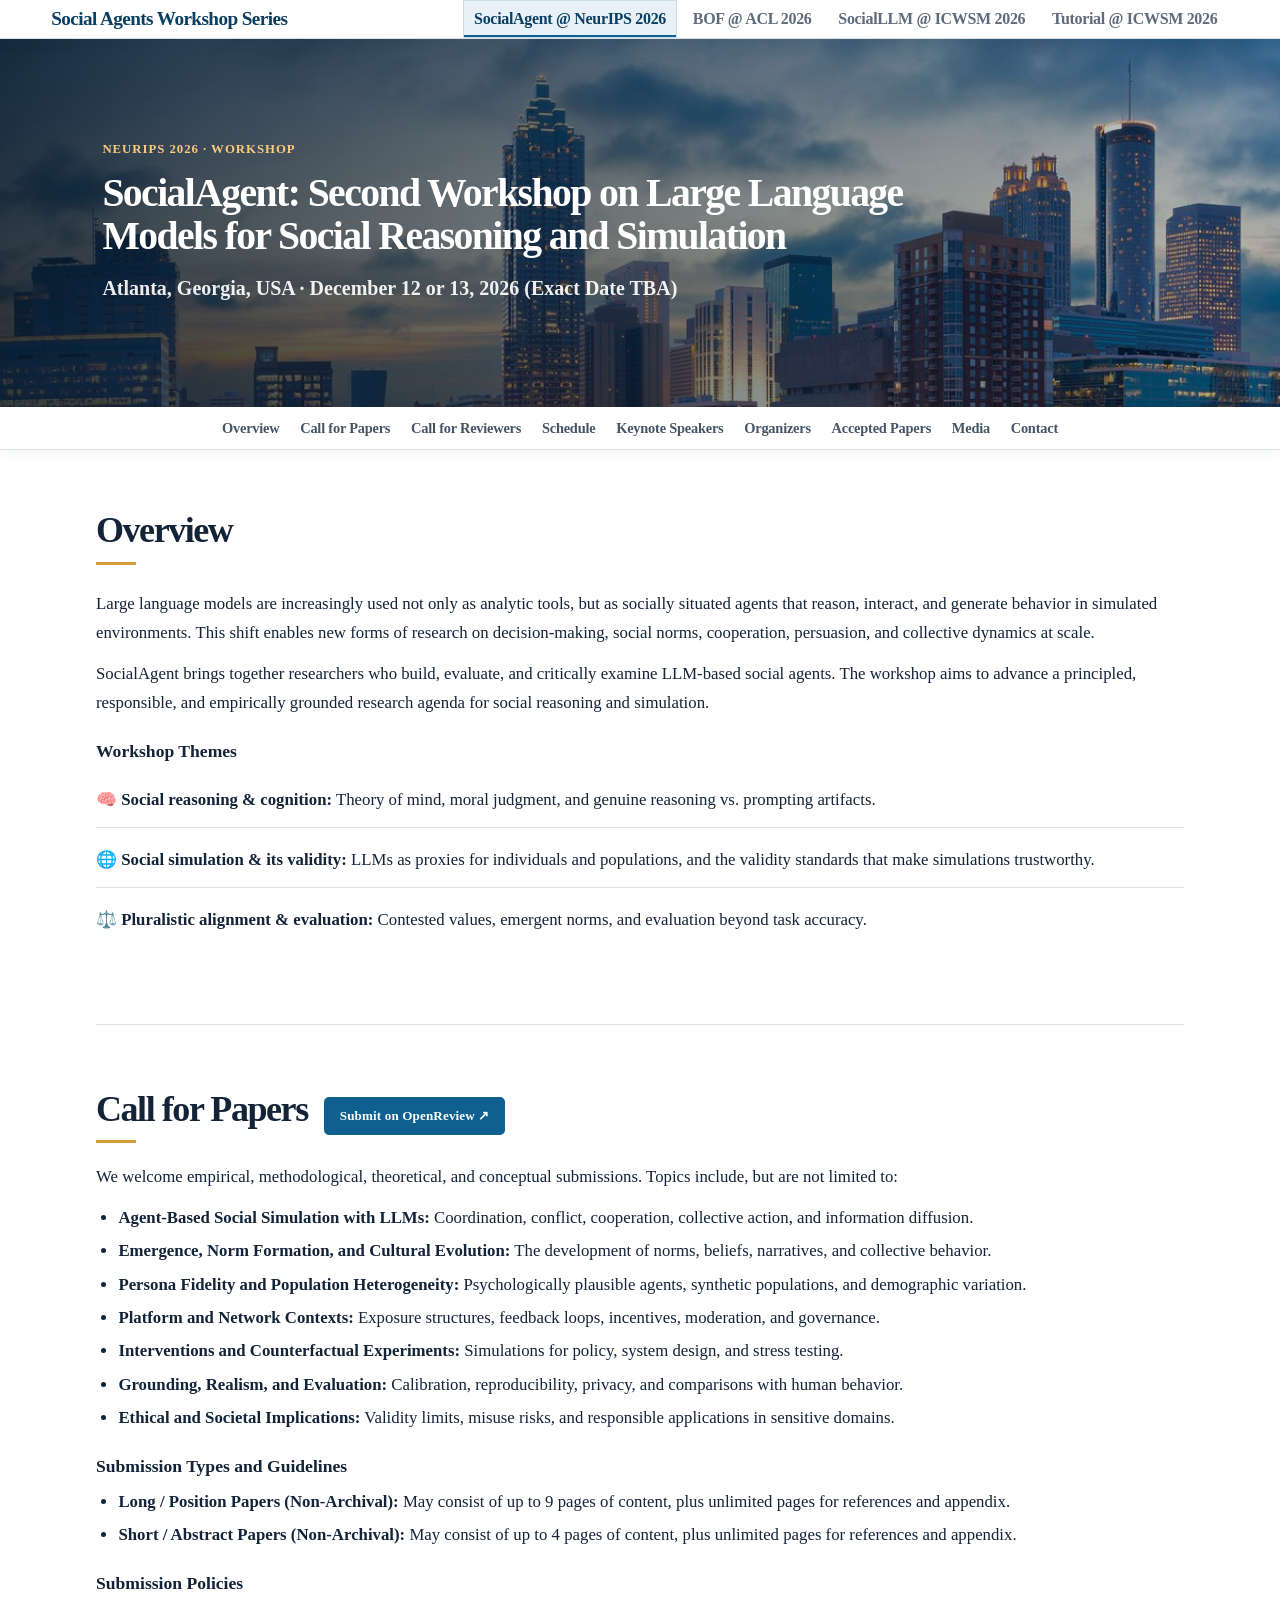
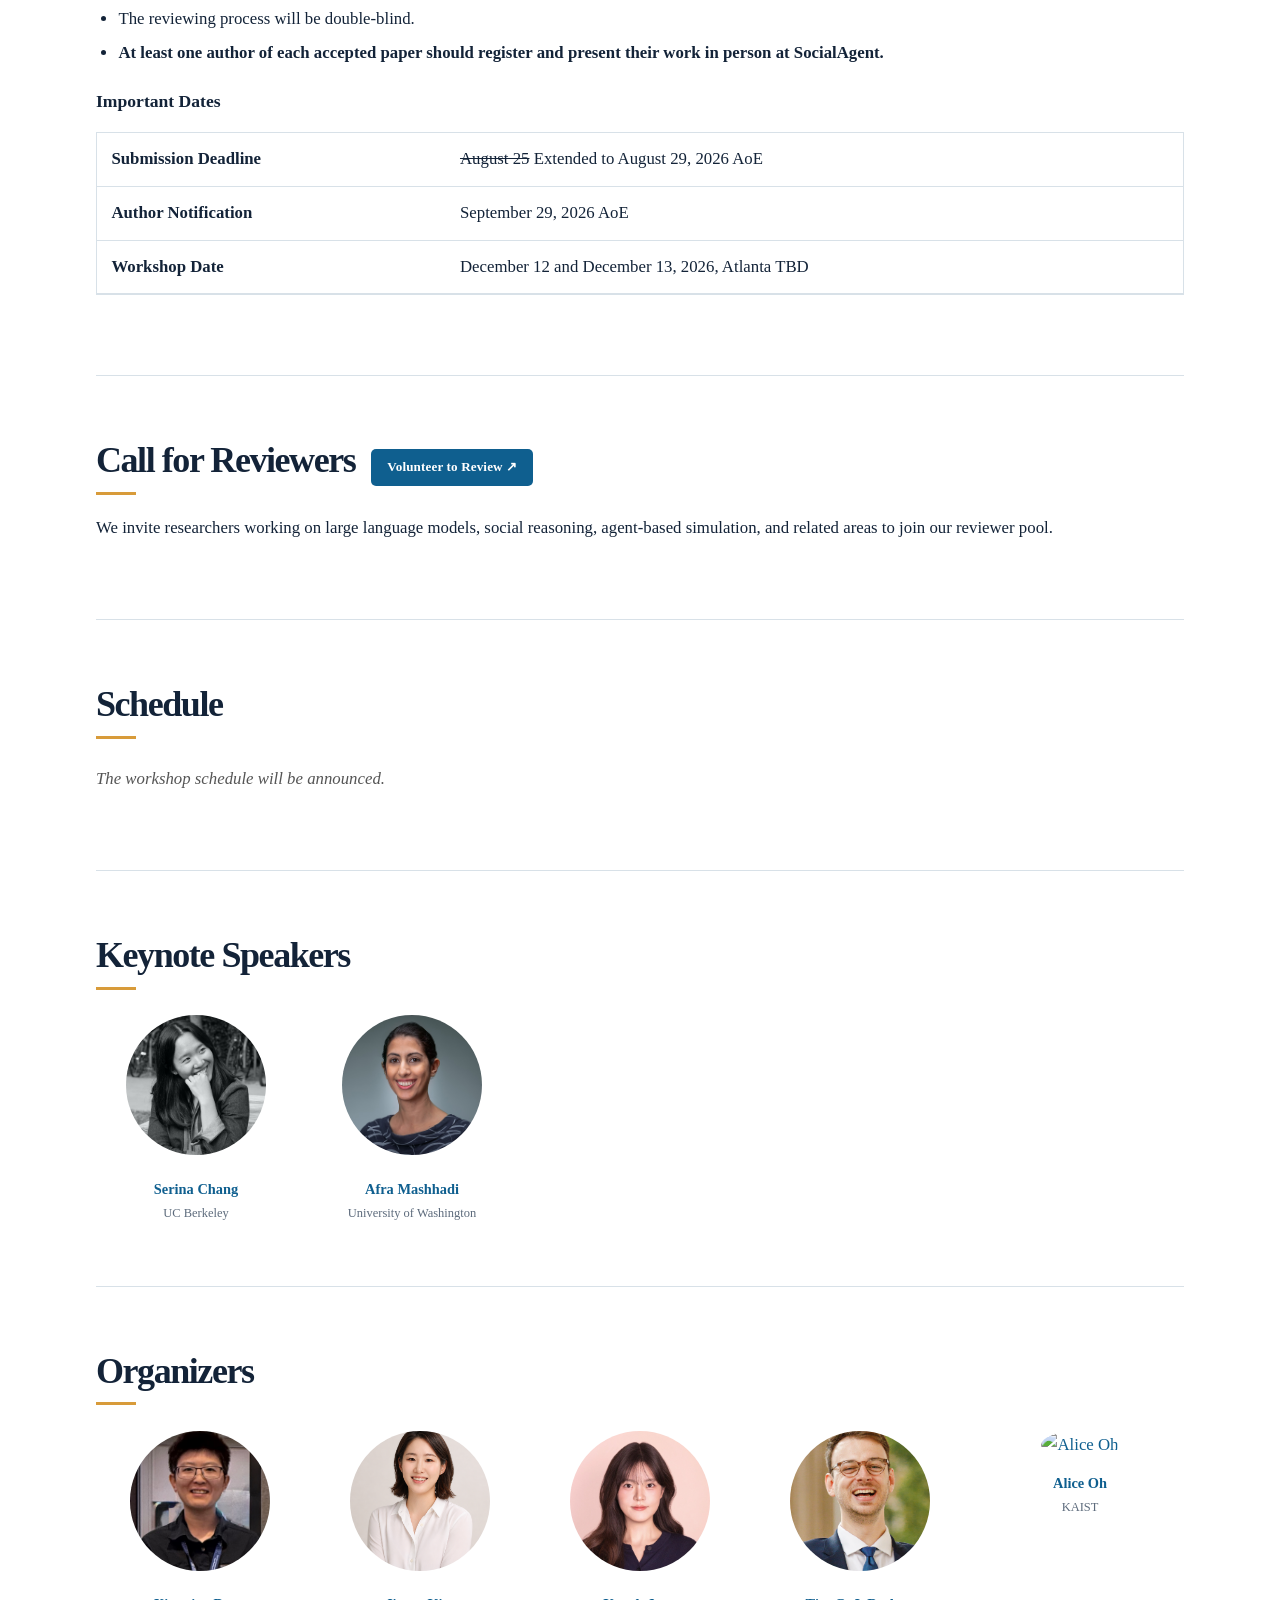
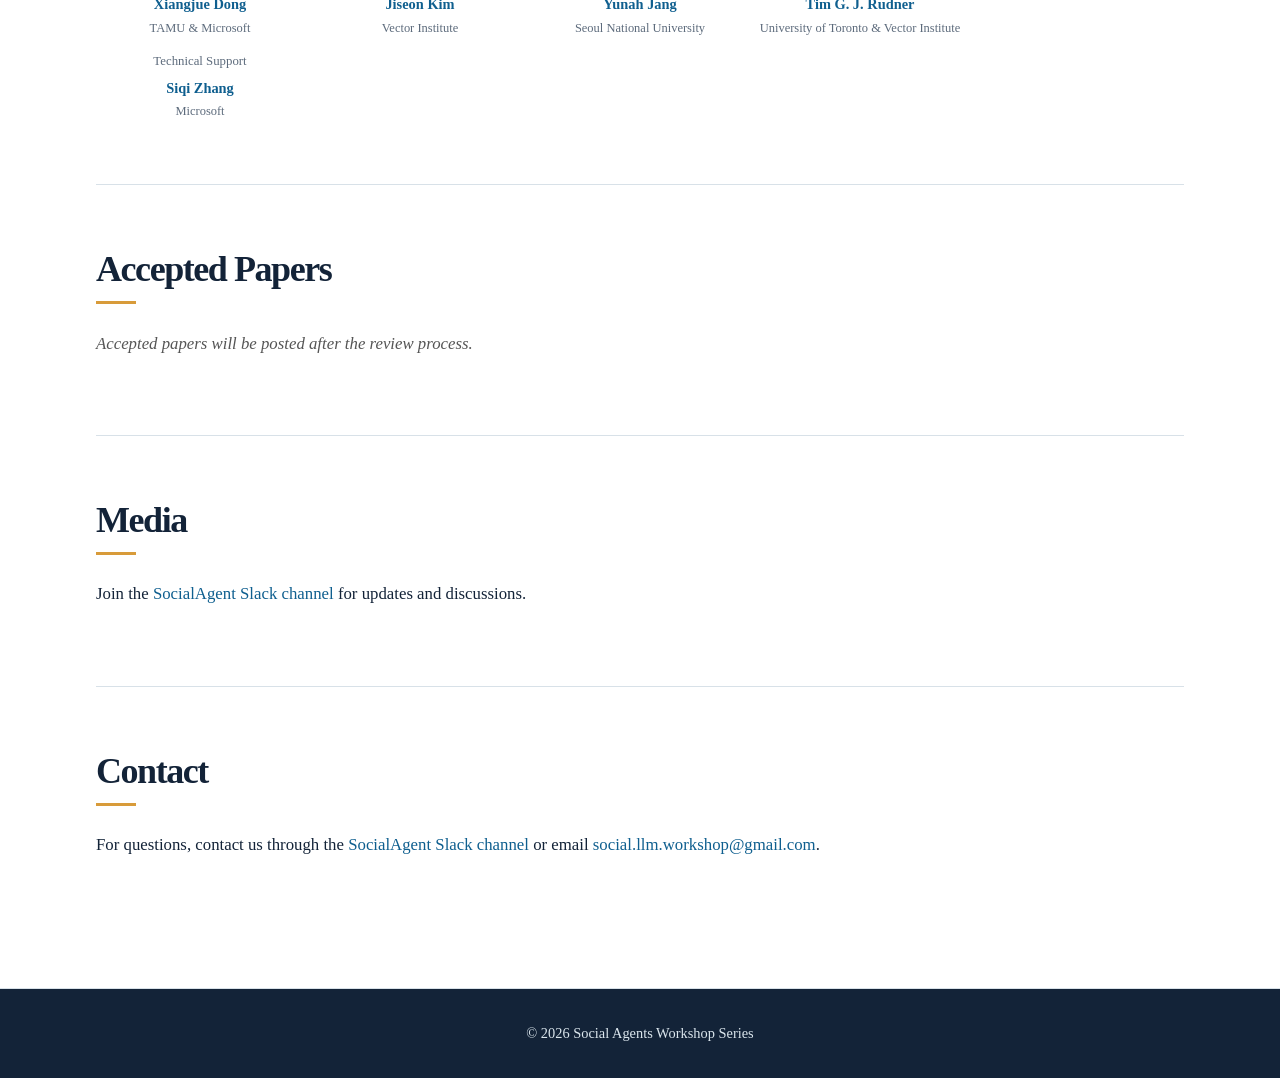
==== commit bb3074a1: "Update format" ====
--- a/index.html
+++ b/index.html
@@ -708,7 +708,7 @@
                 </tr>
                 <tr>
                   <td><strong>Author Notification</strong></td>
-                  <td>September 29, 2026, AoE</td>
+                  <td>September 29, 2026 AoE</td>
                 </tr>
                 <tr>
                   <td><strong>Workshop Date</strong></td>
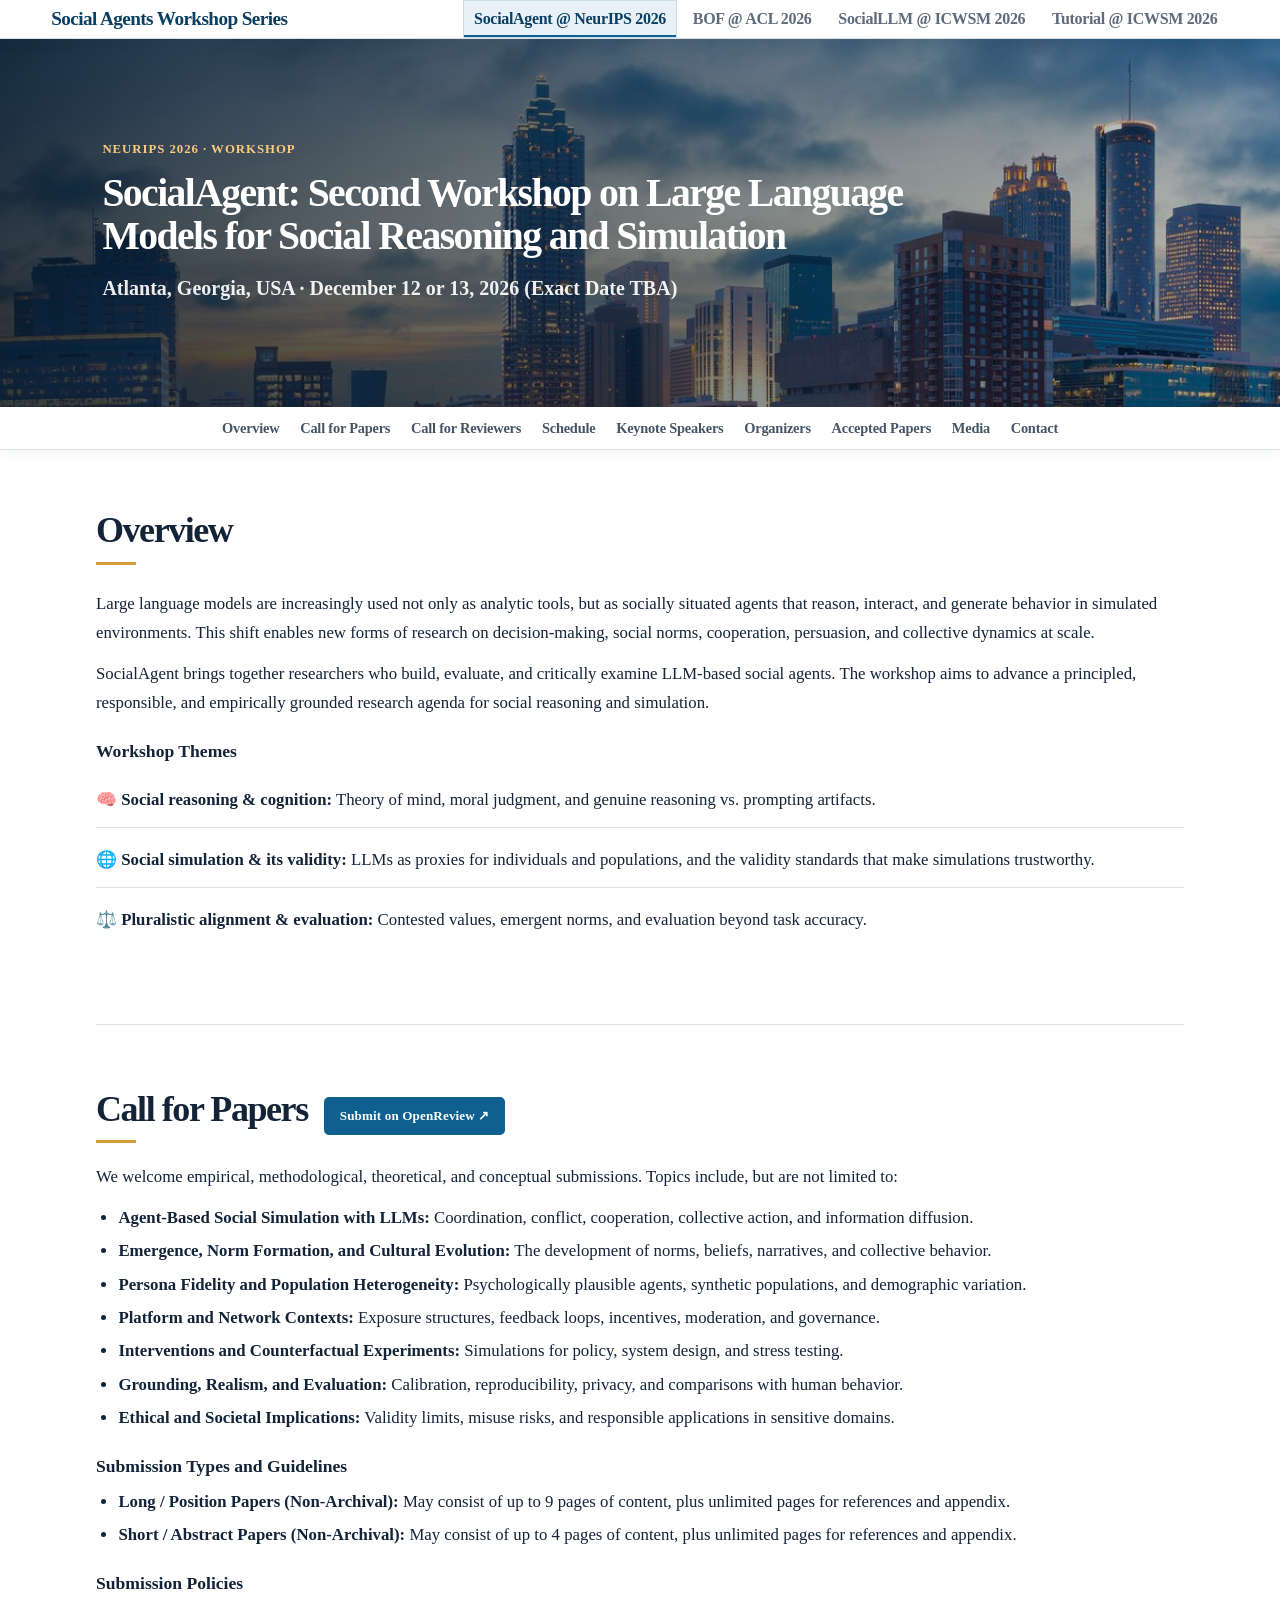
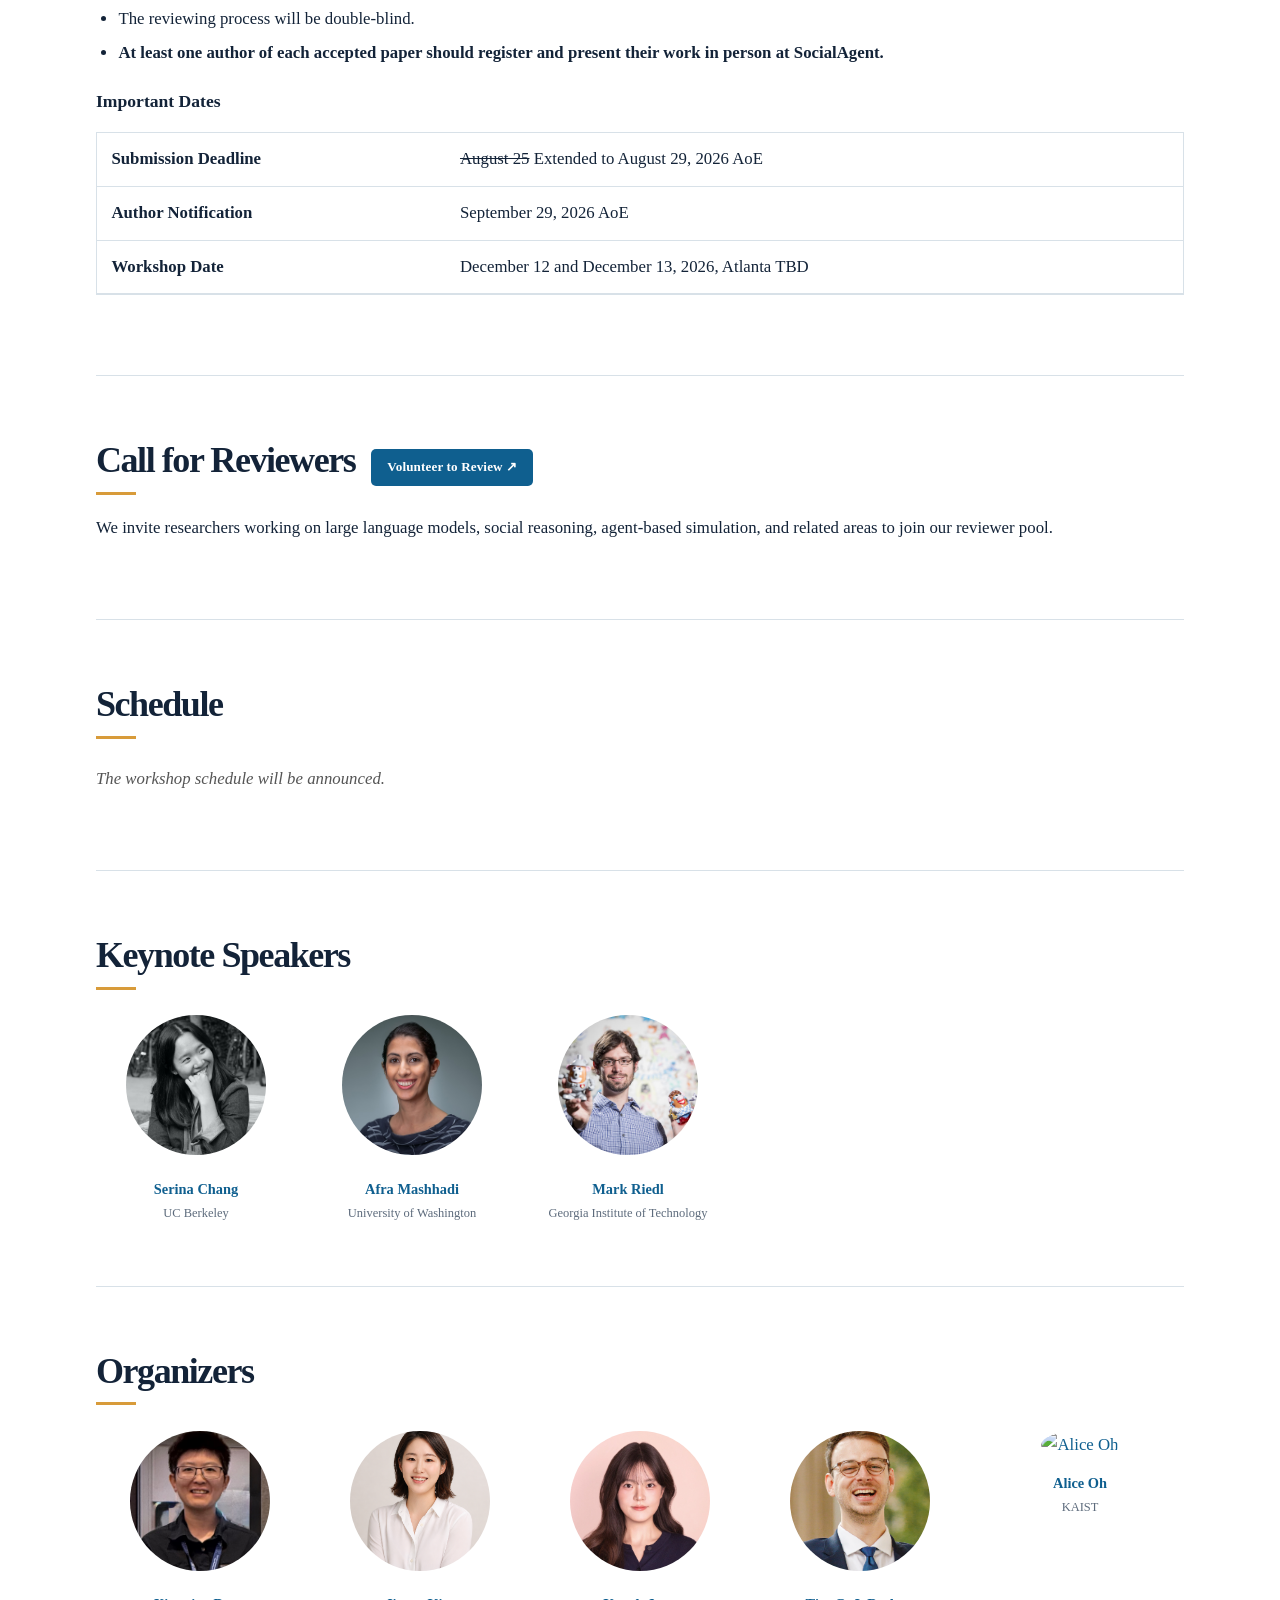
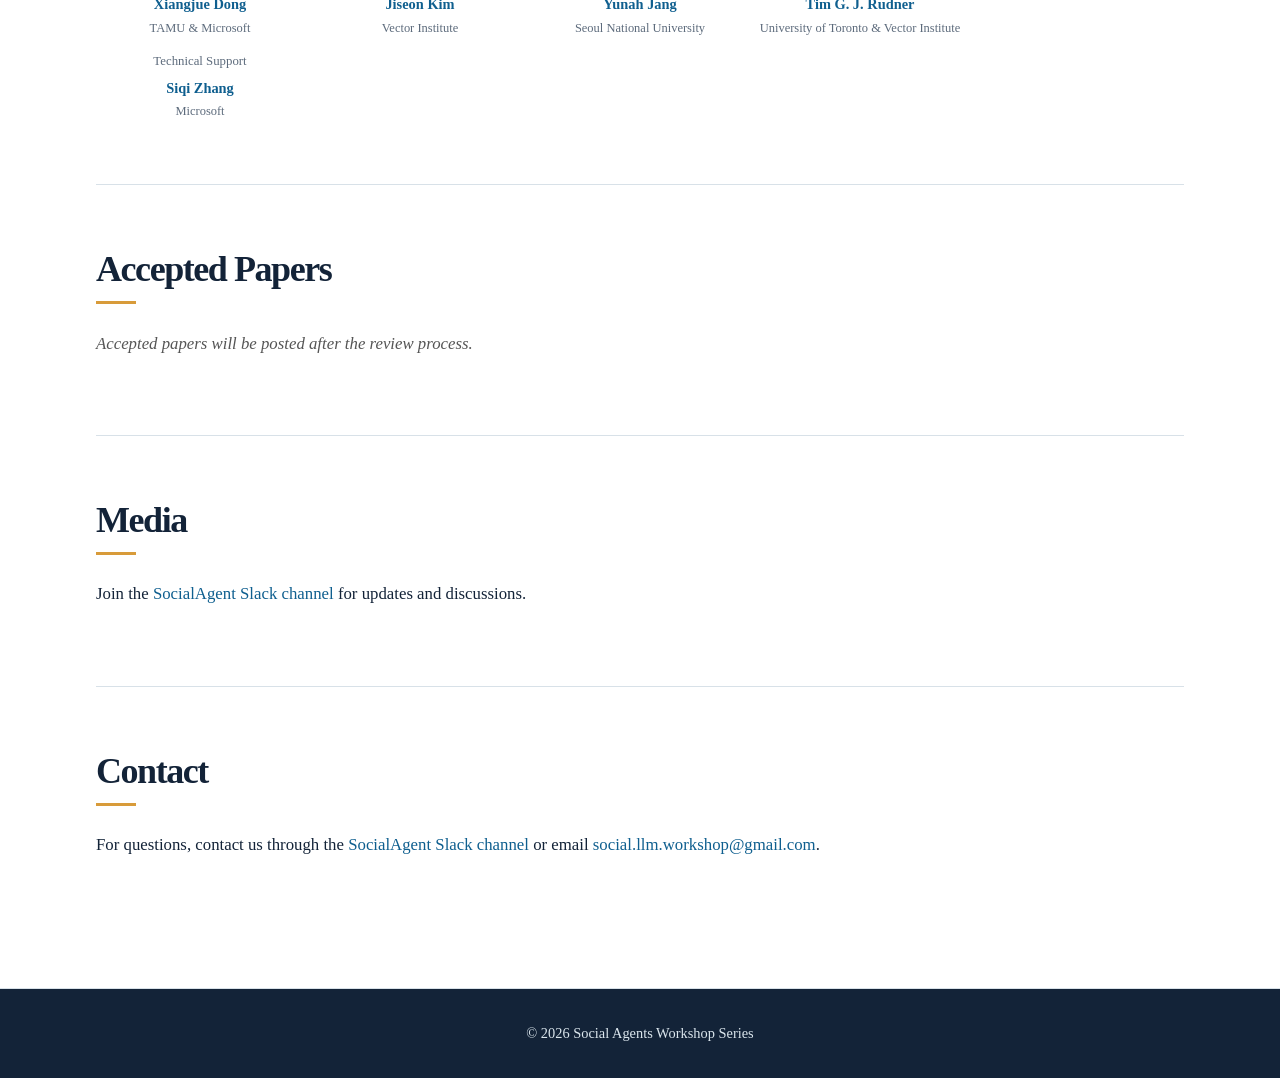
==== commit 8ff9a98f: "Added speaker" ====
--- a/index.html
+++ b/index.html
@@ -757,6 +757,14 @@
                 <div class="name"><a href="https://mashhadi.squarespace.com/">Afra Mashhadi</a></div>
                 <div class="affil">University of Washington</div>
               </div>
+
+              <div class="person-card">
+                <a href="https://eilab.gatech.edu/mark-riedl.html">
+                  <img src="data/images/people/mark_riedl.jpg" alt="Mark Riedl" />
+                </a>
+                <div class="name"><a href="https://eilab.gatech.edu/mark-riedl.html">Mark Riedl</a></div>
+                <div class="affil">Georgia Institute of Technology</div>
+              </div>
             </div>
           </section>
 
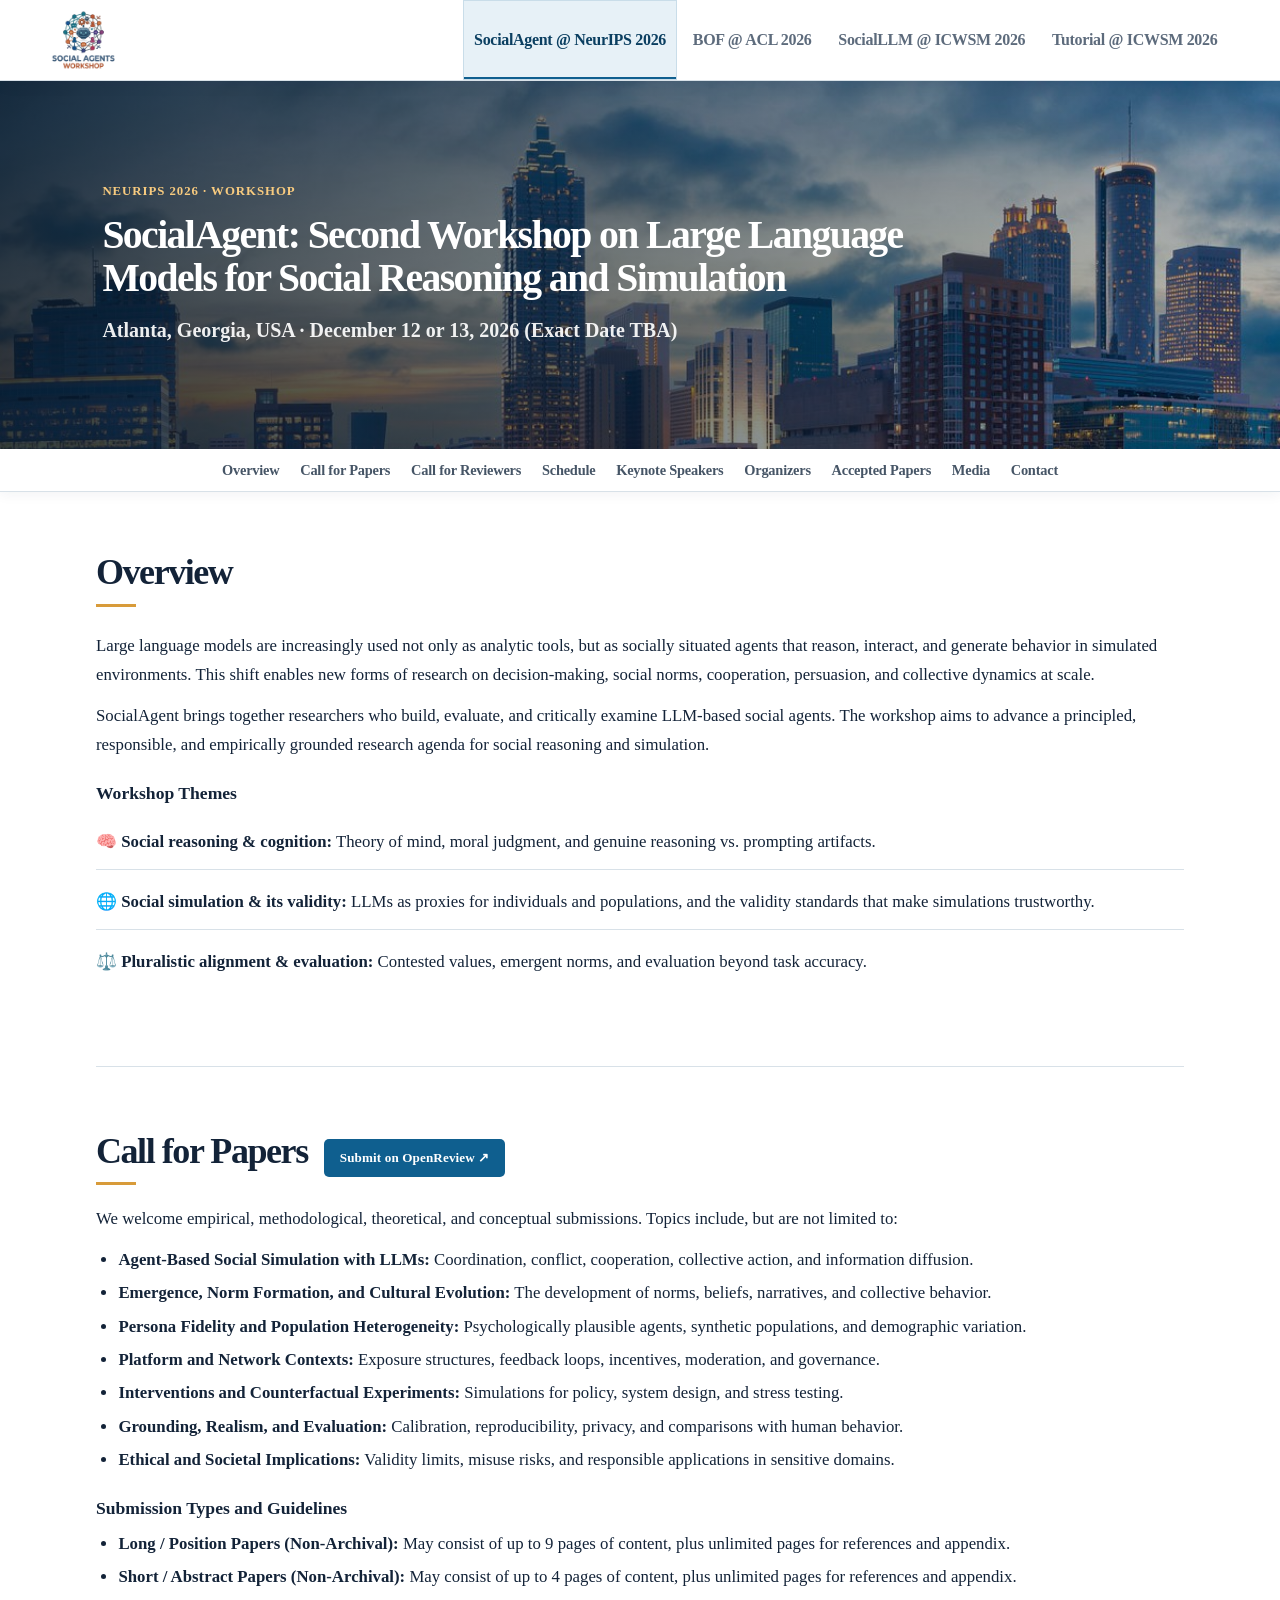
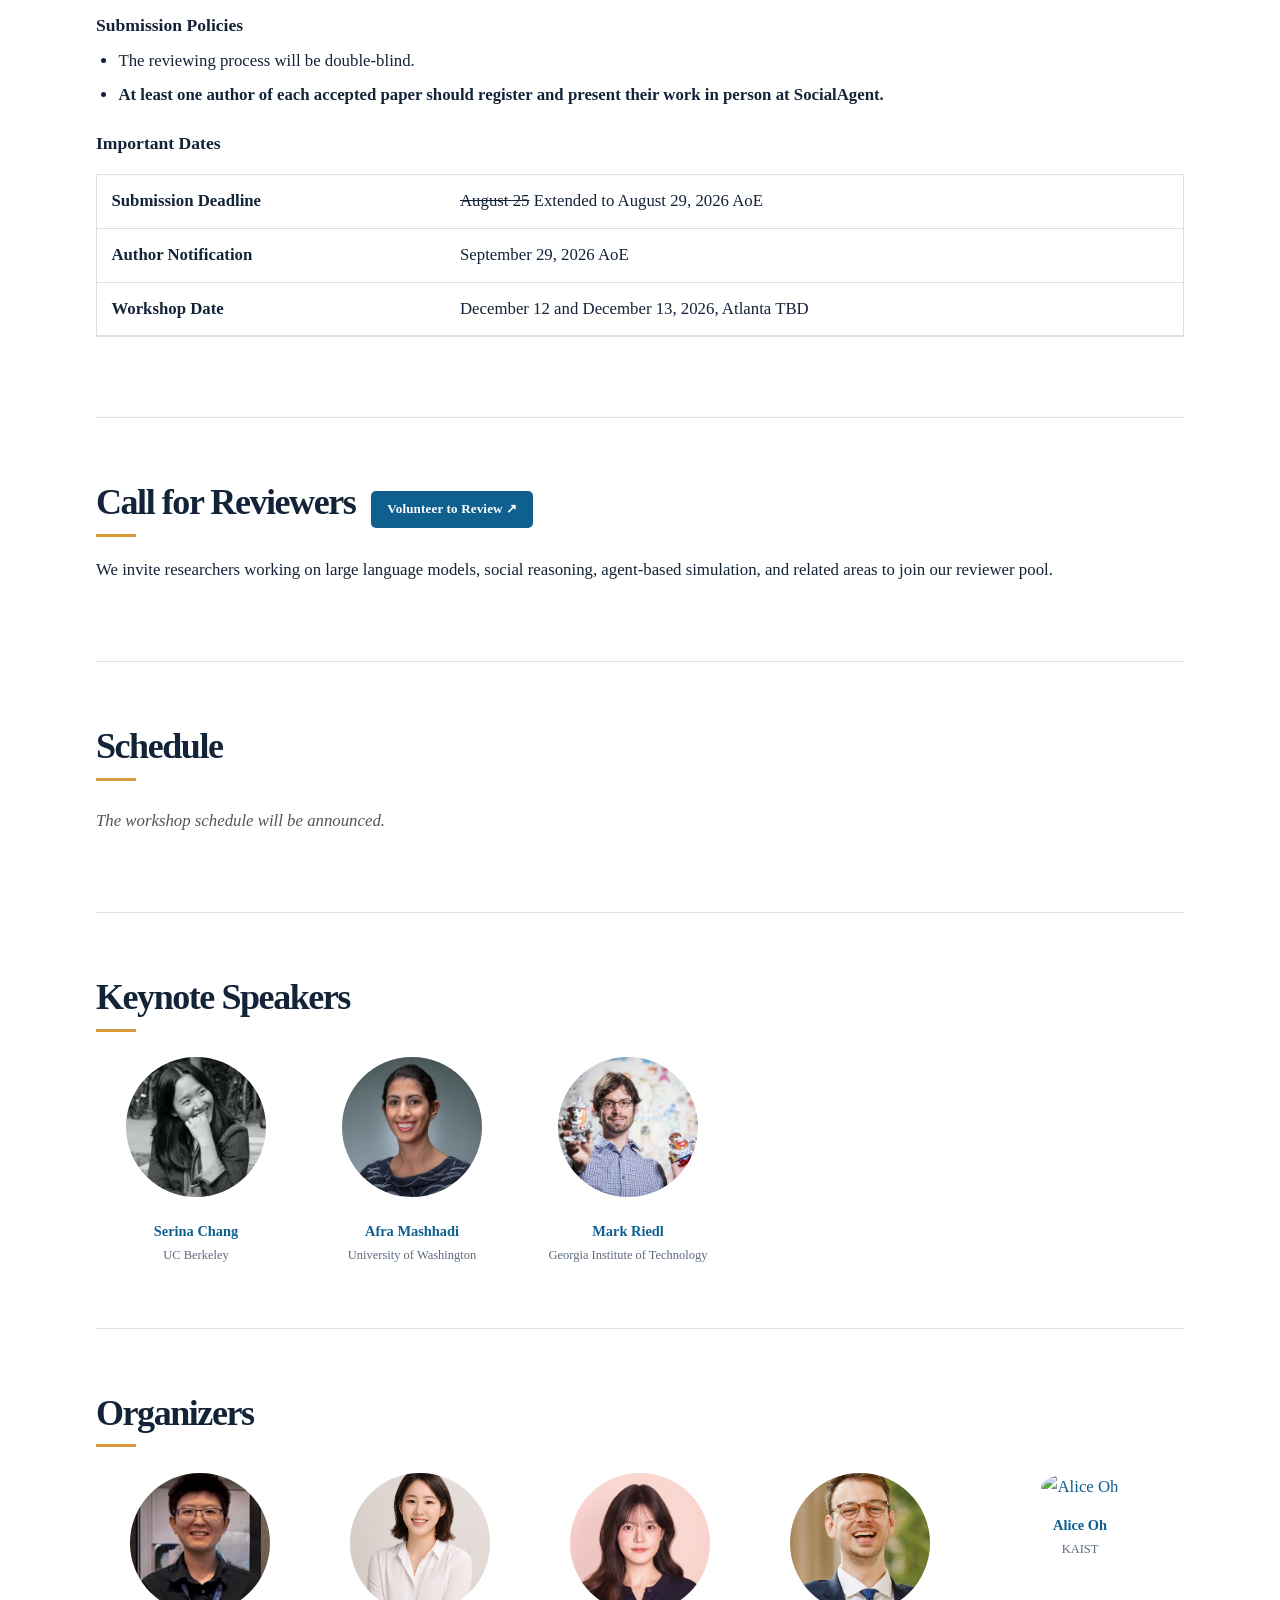
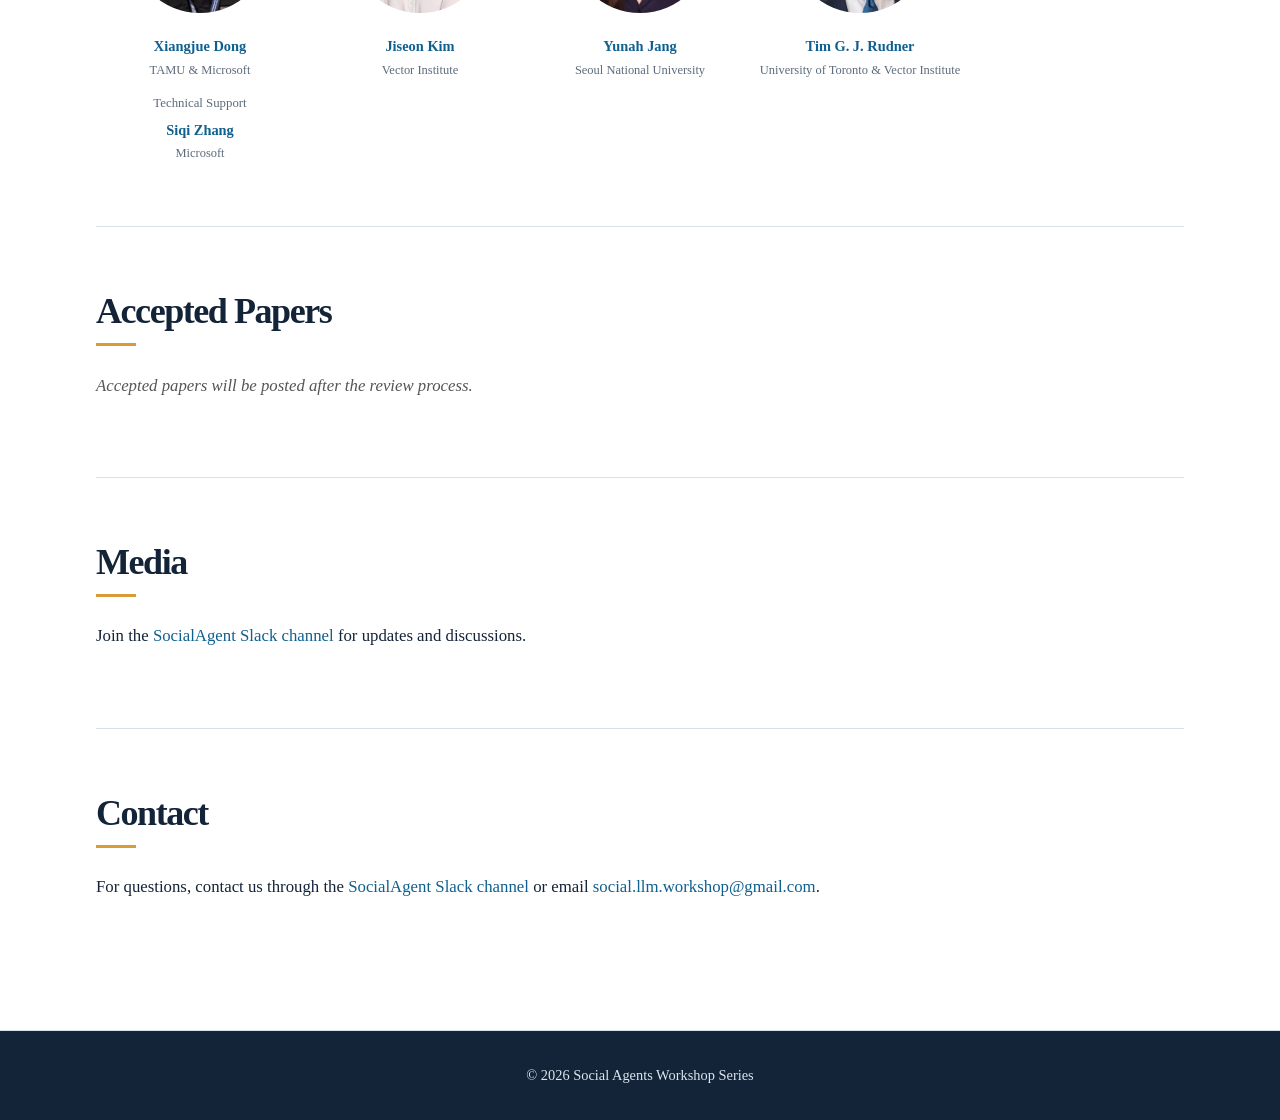
==== commit d4ccdb5b: "Added logo" ====
--- a/index.html
+++ b/index.html
@@ -16,12 +16,17 @@
     <meta property="og:title" content="Social Agents Workshop Series" />
     <meta property="og:description" content="Workshops on large language models for social reasoning and simulation." />
     <meta property="og:url" content="https://social-llm-workshop.github.io/" />
-    <meta property="og:image" content="https://social-llm-workshop.github.io/data/images/people/xj.jpg" />
-    <meta property="og:image:alt" content="Xiangjue Dong, organizer of the Social Agents Workshop Series" />
+    <meta property="og:image" content="https://social-llm-workshop.github.io/data/images/social_agent_workshop_logo_square.png" />
+    <meta property="og:image:width" content="600" />
+    <meta property="og:image:height" content="600" />
+    <meta property="og:image:type" content="image/png" />
+    <meta property="og:image:alt" content="Social Agents Workshop logo" />
     <meta name="twitter:card" content="summary_large_image" />
     <meta name="twitter:title" content="Social Agents Workshop Series" />
     <meta name="twitter:description" content="Workshops on large language models for social reasoning and simulation." />
-    <meta name="twitter:image" content="https://social-llm-workshop.github.io/data/images/people/xj.jpg" />
+    <meta name="twitter:image" content="https://social-llm-workshop.github.io/data/images/social_agent_workshop_logo_square.png" />
+    <meta name="twitter:image:alt" content="Social Agents Workshop logo" />
+    <link rel="icon" type="image/png" href="data/images/social_agent_workshop_logo_square.png" />
     <link rel="stylesheet" href="./style.css" />
     <script type="application/ld+json">
       {
@@ -39,6 +44,7 @@
             "@id": "https://social-llm-workshop.github.io/#organization",
             "name": "Social Agents Workshop Series",
             "url": "https://social-llm-workshop.github.io/",
+            "logo": "https://social-llm-workshop.github.io/data/images/social_agent_workshop_logo_square.png",
             "member": {
               "@id": "https://social-llm-workshop.github.io/#xiangjue-dong"
             }
@@ -114,9 +120,7 @@
   <body>
     <header class="site-header">
       <a class="site-brand" href="#neurips-2026" aria-label="Social Agents Workshop Series home">
-        <span>
-          <strong>Social Agents Workshop Series</strong>
-        </span>
+        <img class="site-brand-logo" src="data/images/social_agent_workshop_logo_square.png" alt="Social Agents Workshop" />
       </a>
       <div class="tab-list" role="tablist" aria-label="SocialLLM site sections">
         <a
--- a/style.css
+++ b/style.css
@@ -591,6 +591,12 @@
 
 .site-brand:hover { color: var(--ink); }
 
+.site-brand-logo {
+  display: block;
+  width: auto;
+  height: 4rem;
+}
+
 .site-brand strong,
 .site-brand small {
   display: block;
@@ -1041,6 +1047,8 @@
     padding: 0.3rem 0;
   }
 
+  .site-brand-logo { height: 3.25rem; }
+
   .tab-list {
     justify-content: flex-start;
     flex-wrap: nowrap;
@@ -1065,6 +1073,8 @@
     margin-bottom: 0.3rem;
     padding: 0.3rem 0;
   }
+
+  .site-brand-logo { height: 3rem; }
 
   .tab-list {
     justify-content: flex-start;
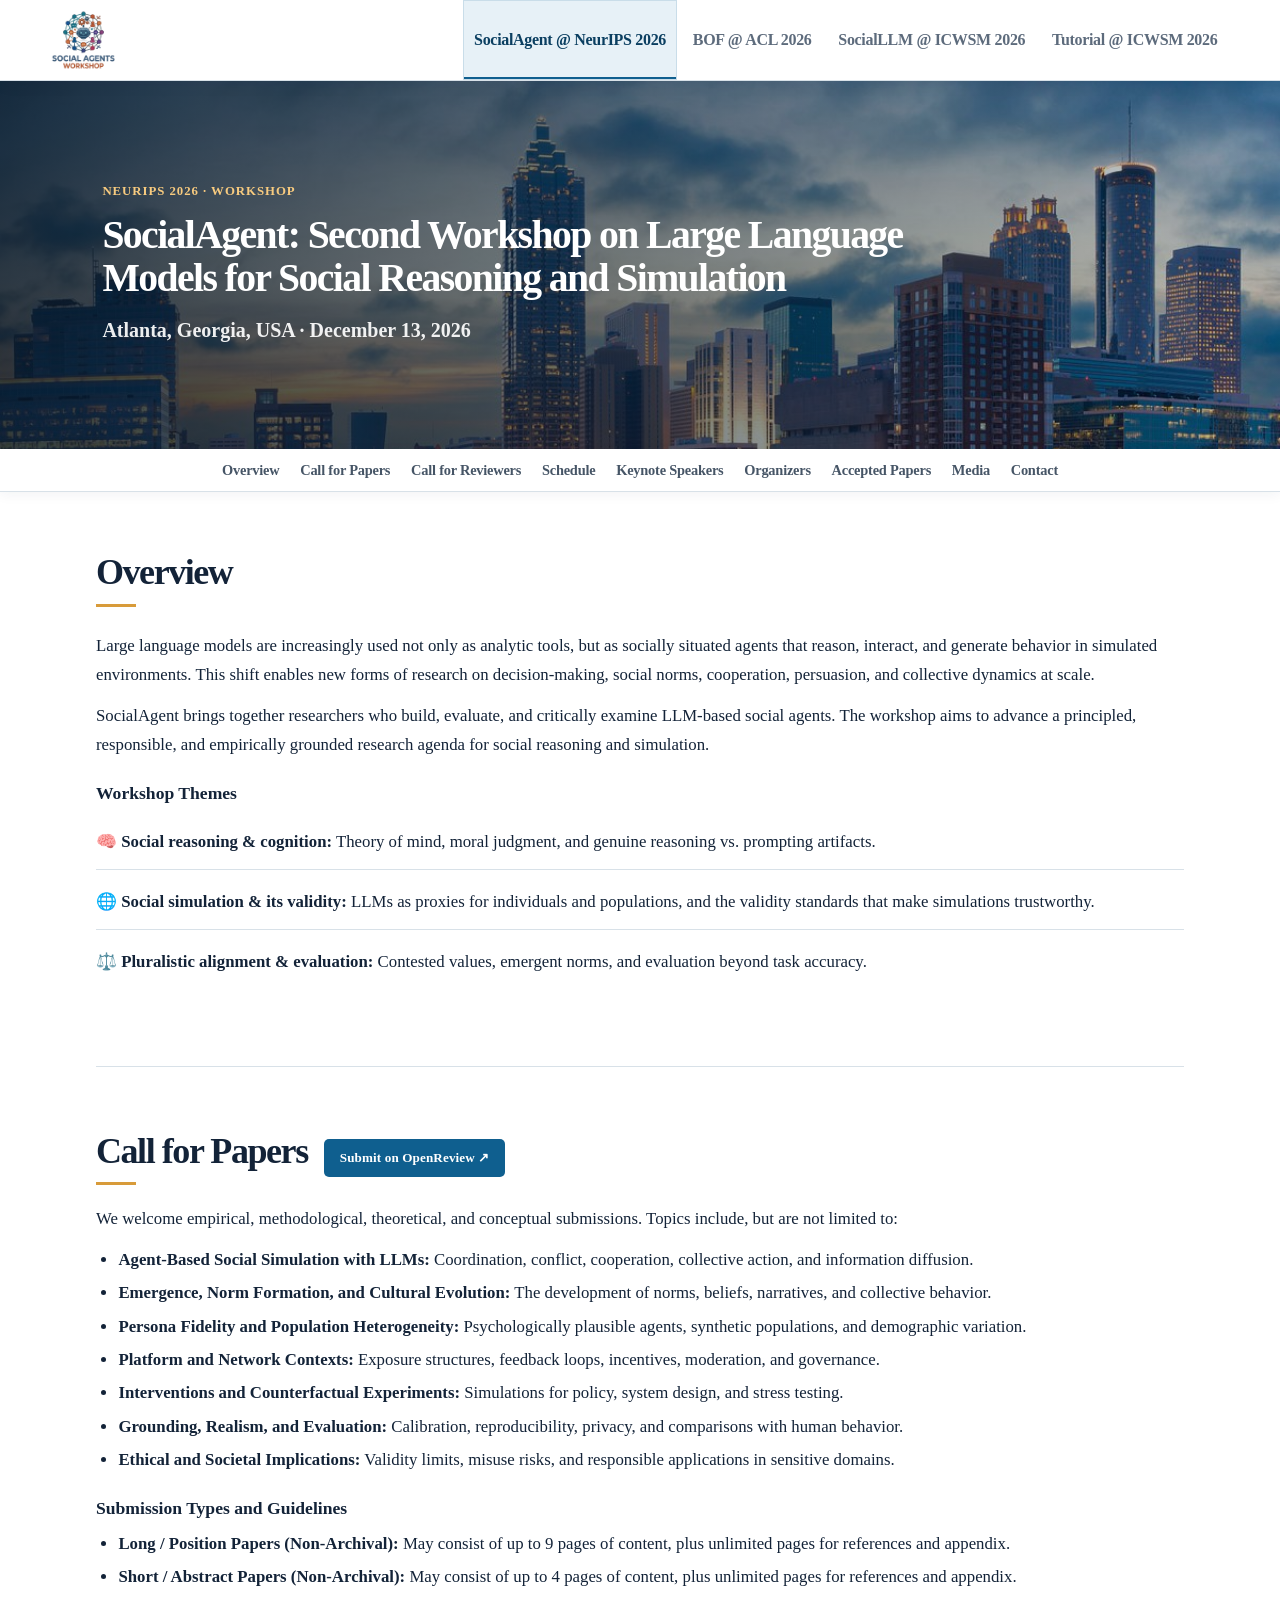
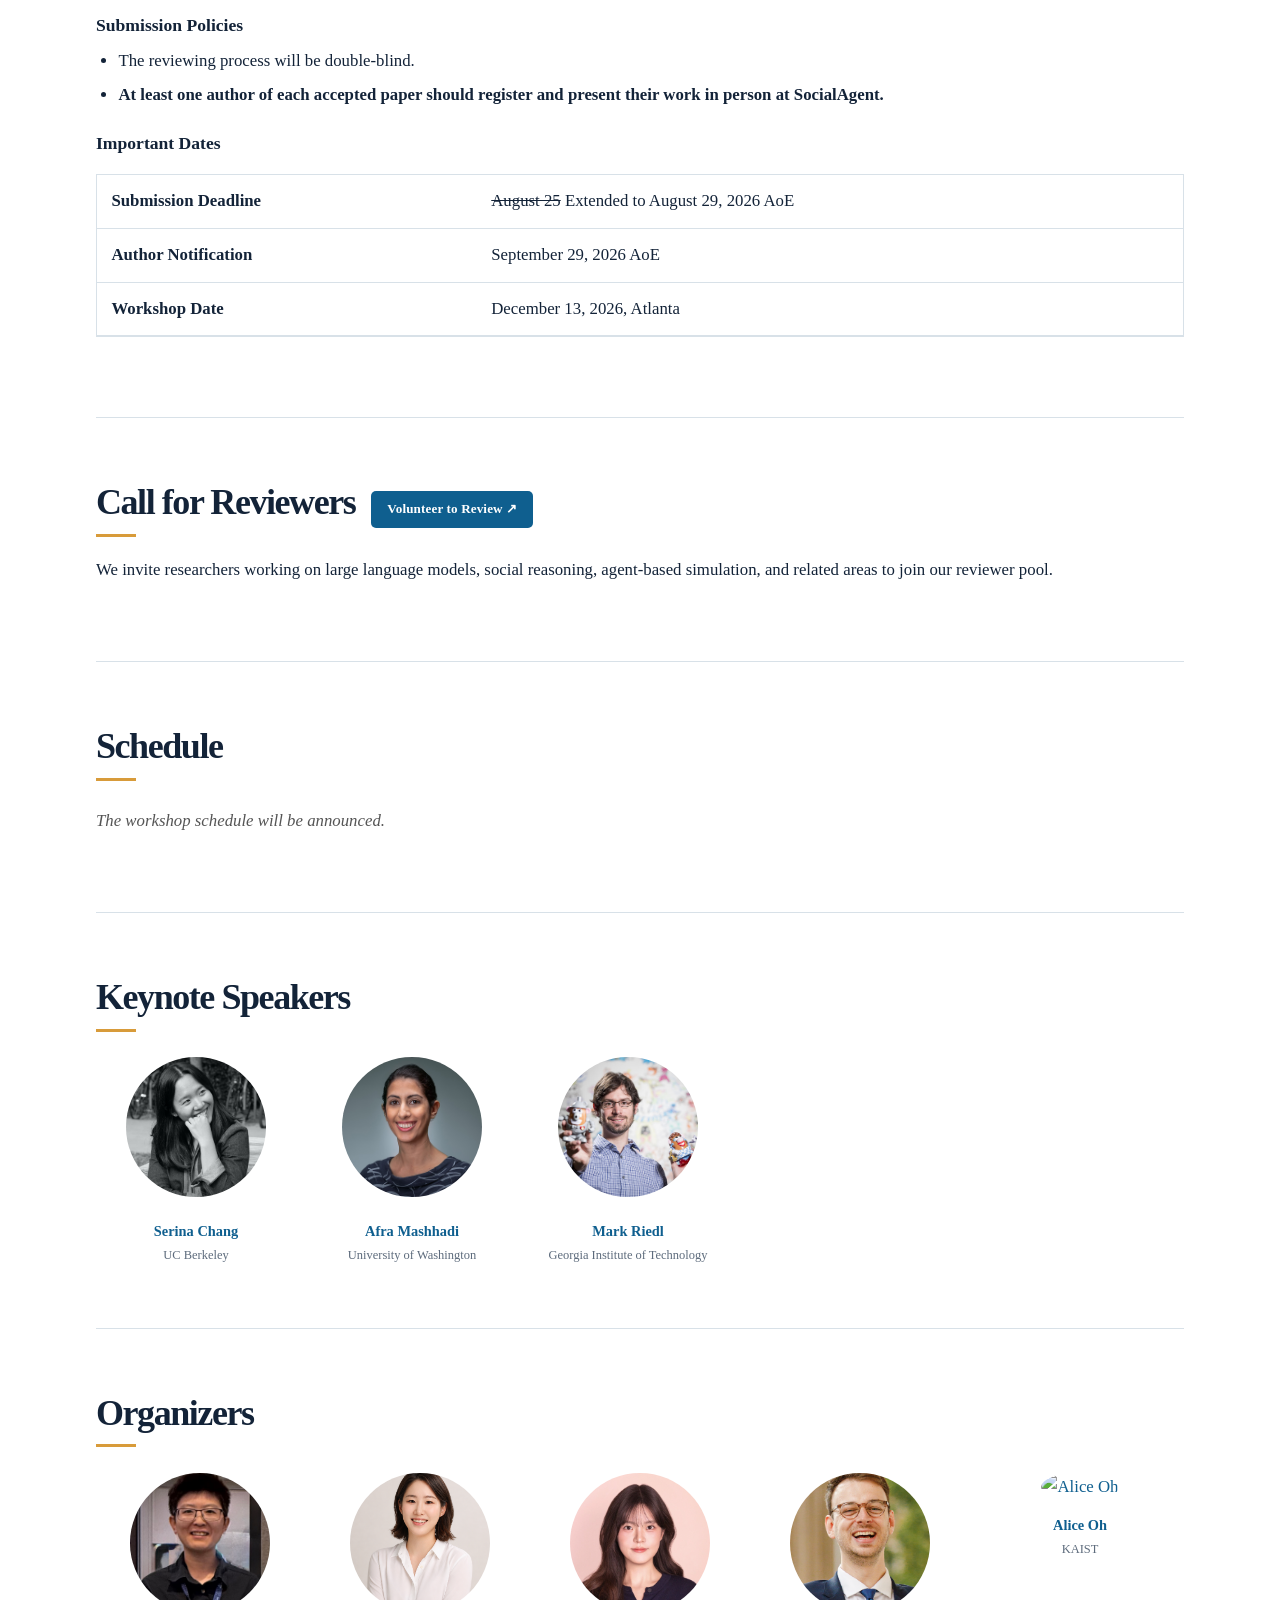
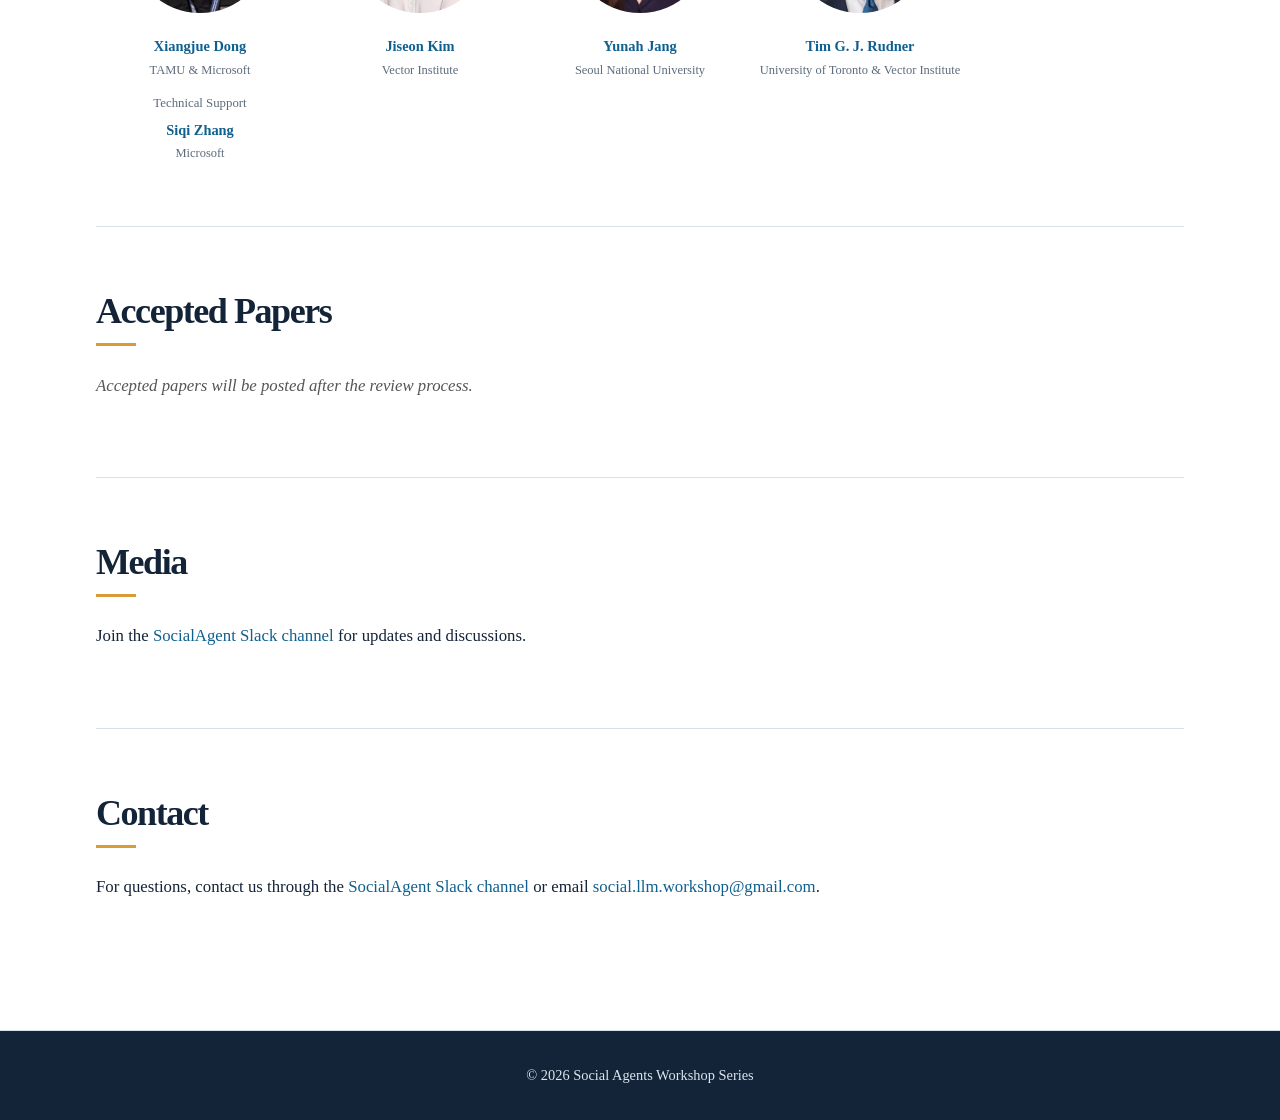
==== commit 5d33c650: "Update date" ====
--- a/index.html
+++ b/index.html
@@ -27,7 +27,7 @@
     <meta name="twitter:image" content="https://social-llm-workshop.github.io/data/images/social_agent_workshop_logo_square.png" />
     <meta name="twitter:image:alt" content="Social Agents Workshop logo" />
     <link rel="icon" type="image/png" href="data/images/social_agent_workshop_logo_square.png" />
-    <link rel="stylesheet" href="./style.css" />
+    <link rel="stylesheet" href="./style.css?v=20260907-logo" />
     <script type="application/ld+json">
       {
         "@context": "https://schema.org",
@@ -120,7 +120,7 @@
   <body>
     <header class="site-header">
       <a class="site-brand" href="#neurips-2026" aria-label="Social Agents Workshop Series home">
-        <img class="site-brand-logo" src="data/images/social_agent_workshop_logo_square.png" alt="Social Agents Workshop" />
+        <img class="site-brand-logo" src="data/images/social_agent_workshop_logo_square.png" alt="Social Agents Workshop" width="64" height="64" />
       </a>
       <div class="tab-list" role="tablist" aria-label="SocialLLM site sections">
         <a
@@ -637,7 +637,7 @@
               <span class="hero-title-line">SocialAgent: Second Workshop on Large Language</span>
               <span class="hero-title-line">Models for Social Reasoning and Simulation</span>
             </h1>
-            <p class="hero-sub"><strong>Atlanta, Georgia, USA &middot; December 12 or 13, 2026 (Exact Date TBA)</strong></p>
+            <p class="hero-sub"><strong>Atlanta, Georgia, USA &middot; December 13, 2026</strong></p>
           </div>
         </header>
 
@@ -716,7 +716,7 @@
                 </tr>
                 <tr>
                   <td><strong>Workshop Date</strong></td>
-                  <td>December 12 and December 13, 2026, Atlanta TBD</td>
+                  <td>December 13, 2026, Atlanta</td>
                 </tr>
               </tbody>
             </table>
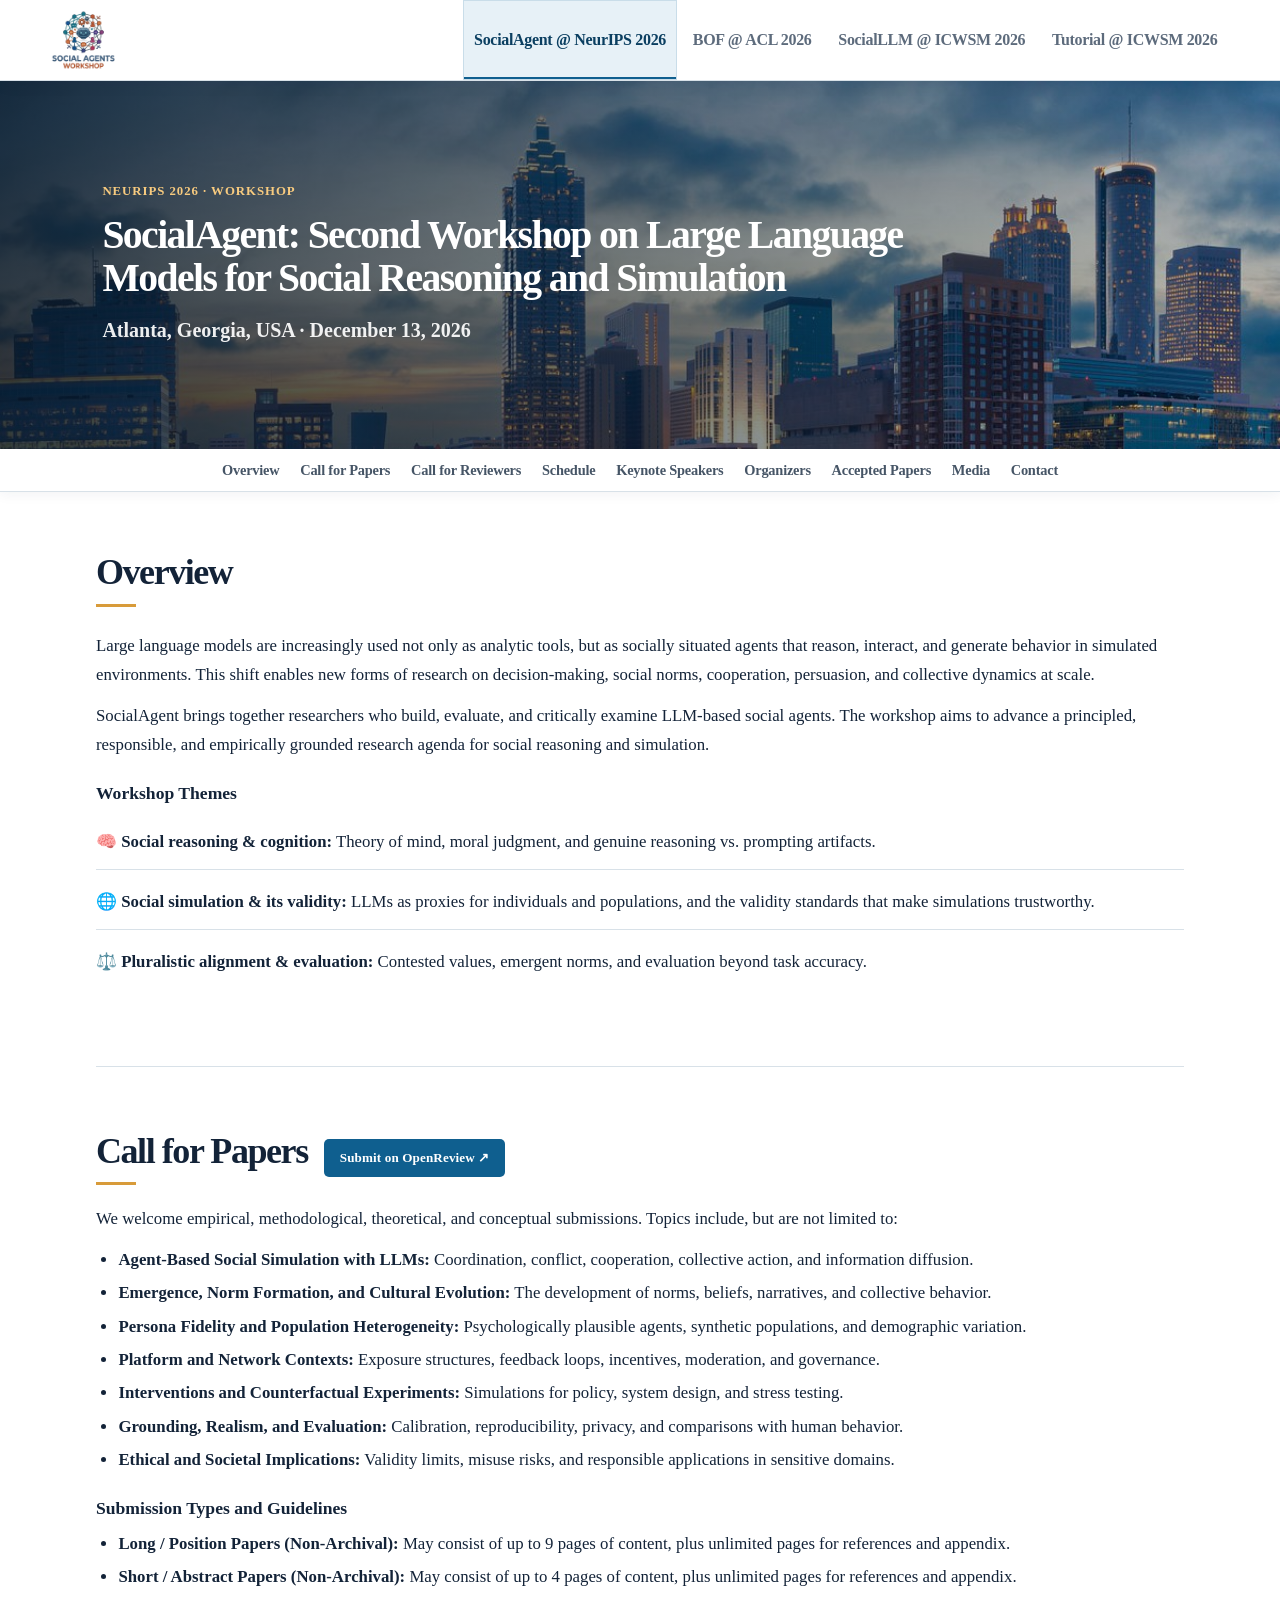
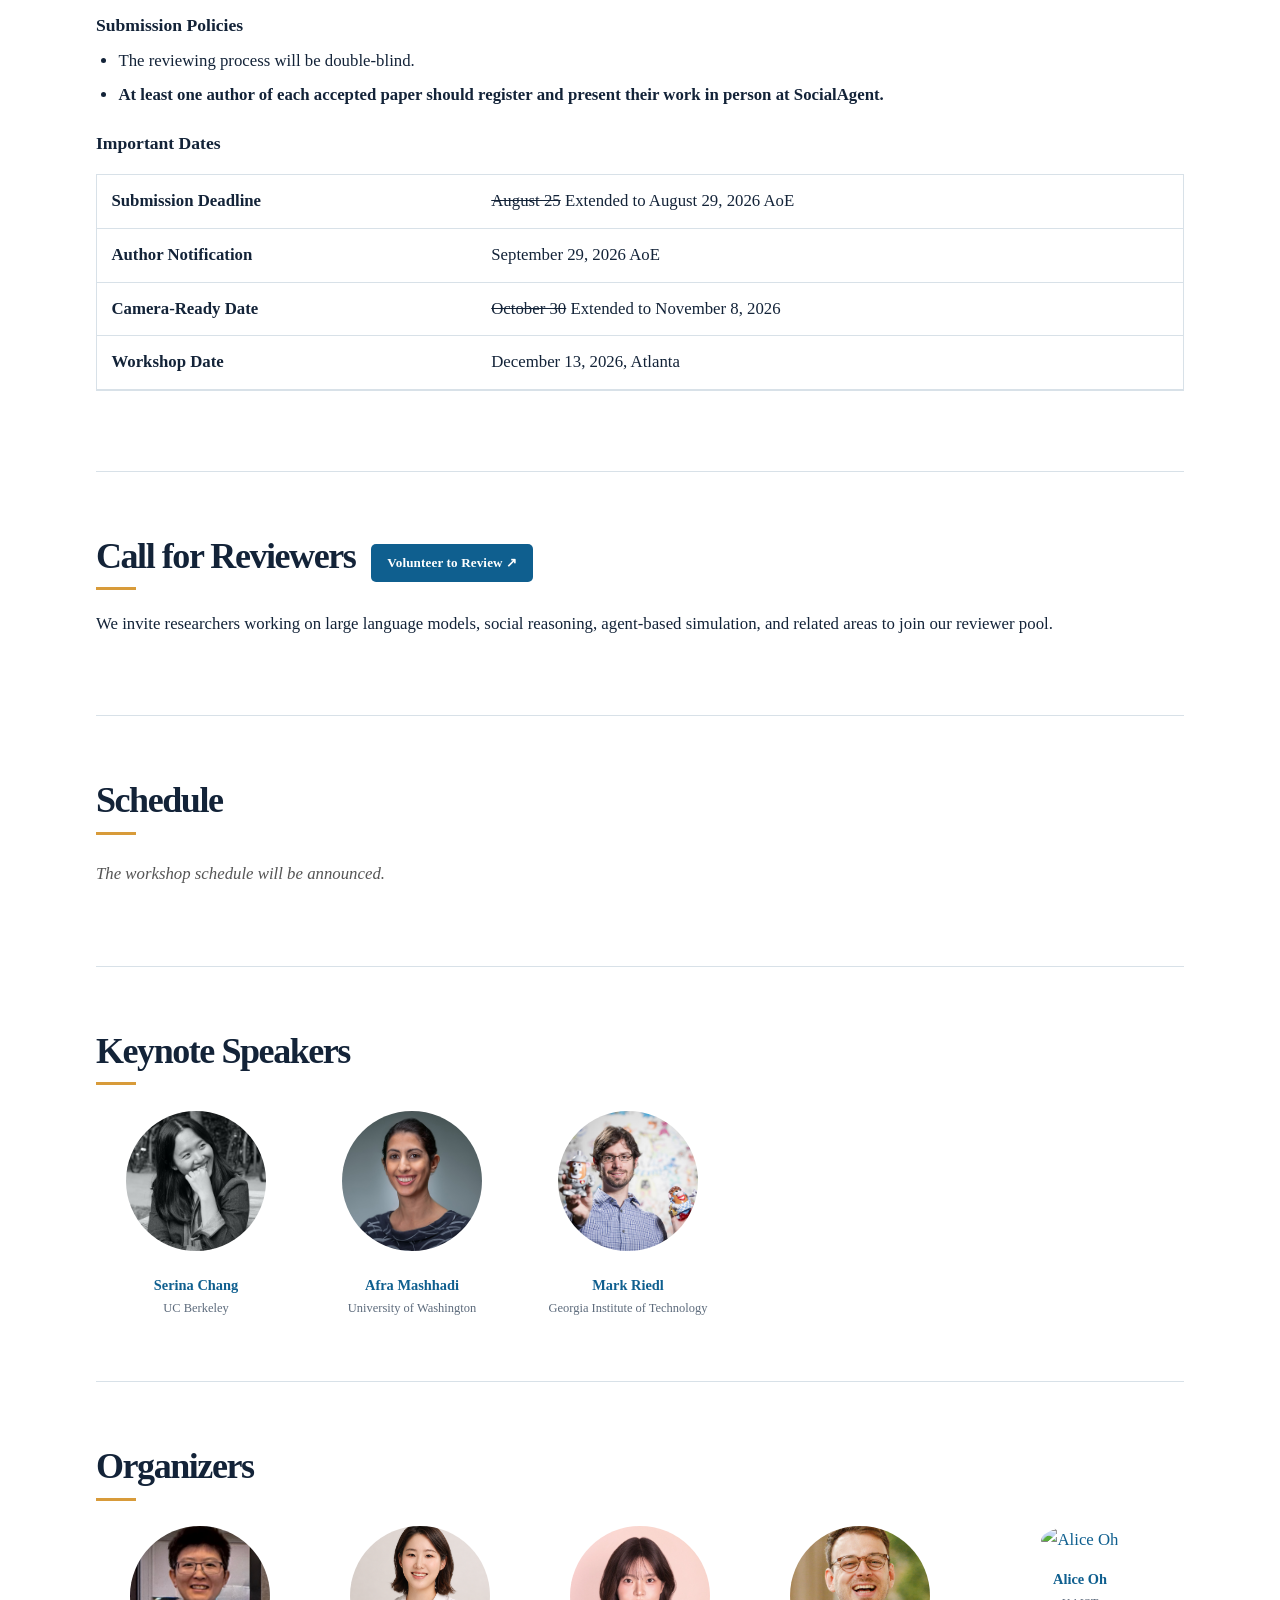
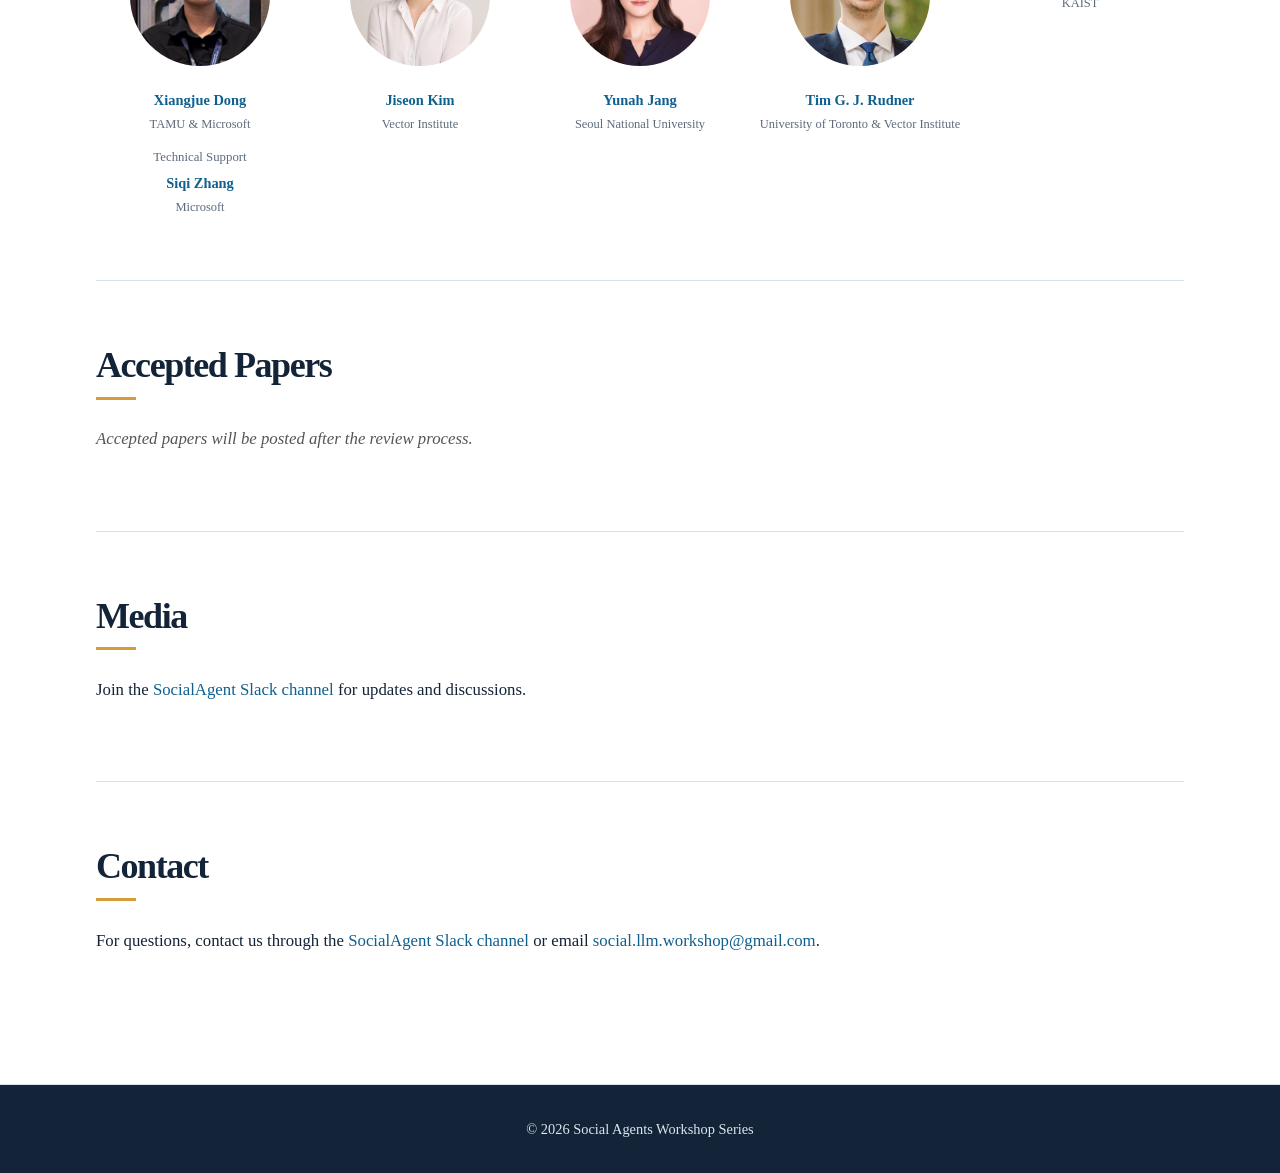
==== commit 0b072a04: "Update date" ====
--- a/index.html
+++ b/index.html
@@ -715,6 +715,10 @@
                   <td>September 29, 2026 AoE</td>
                 </tr>
                 <tr>
+                  <td><strong>Camera-Ready Date</strong></td>
+                  <td><del>October 30</del> Extended to November 8, 2026</td>
+                </tr>
+                <tr>
                   <td><strong>Workshop Date</strong></td>
                   <td>December 13, 2026, Atlanta</td>
                 </tr>
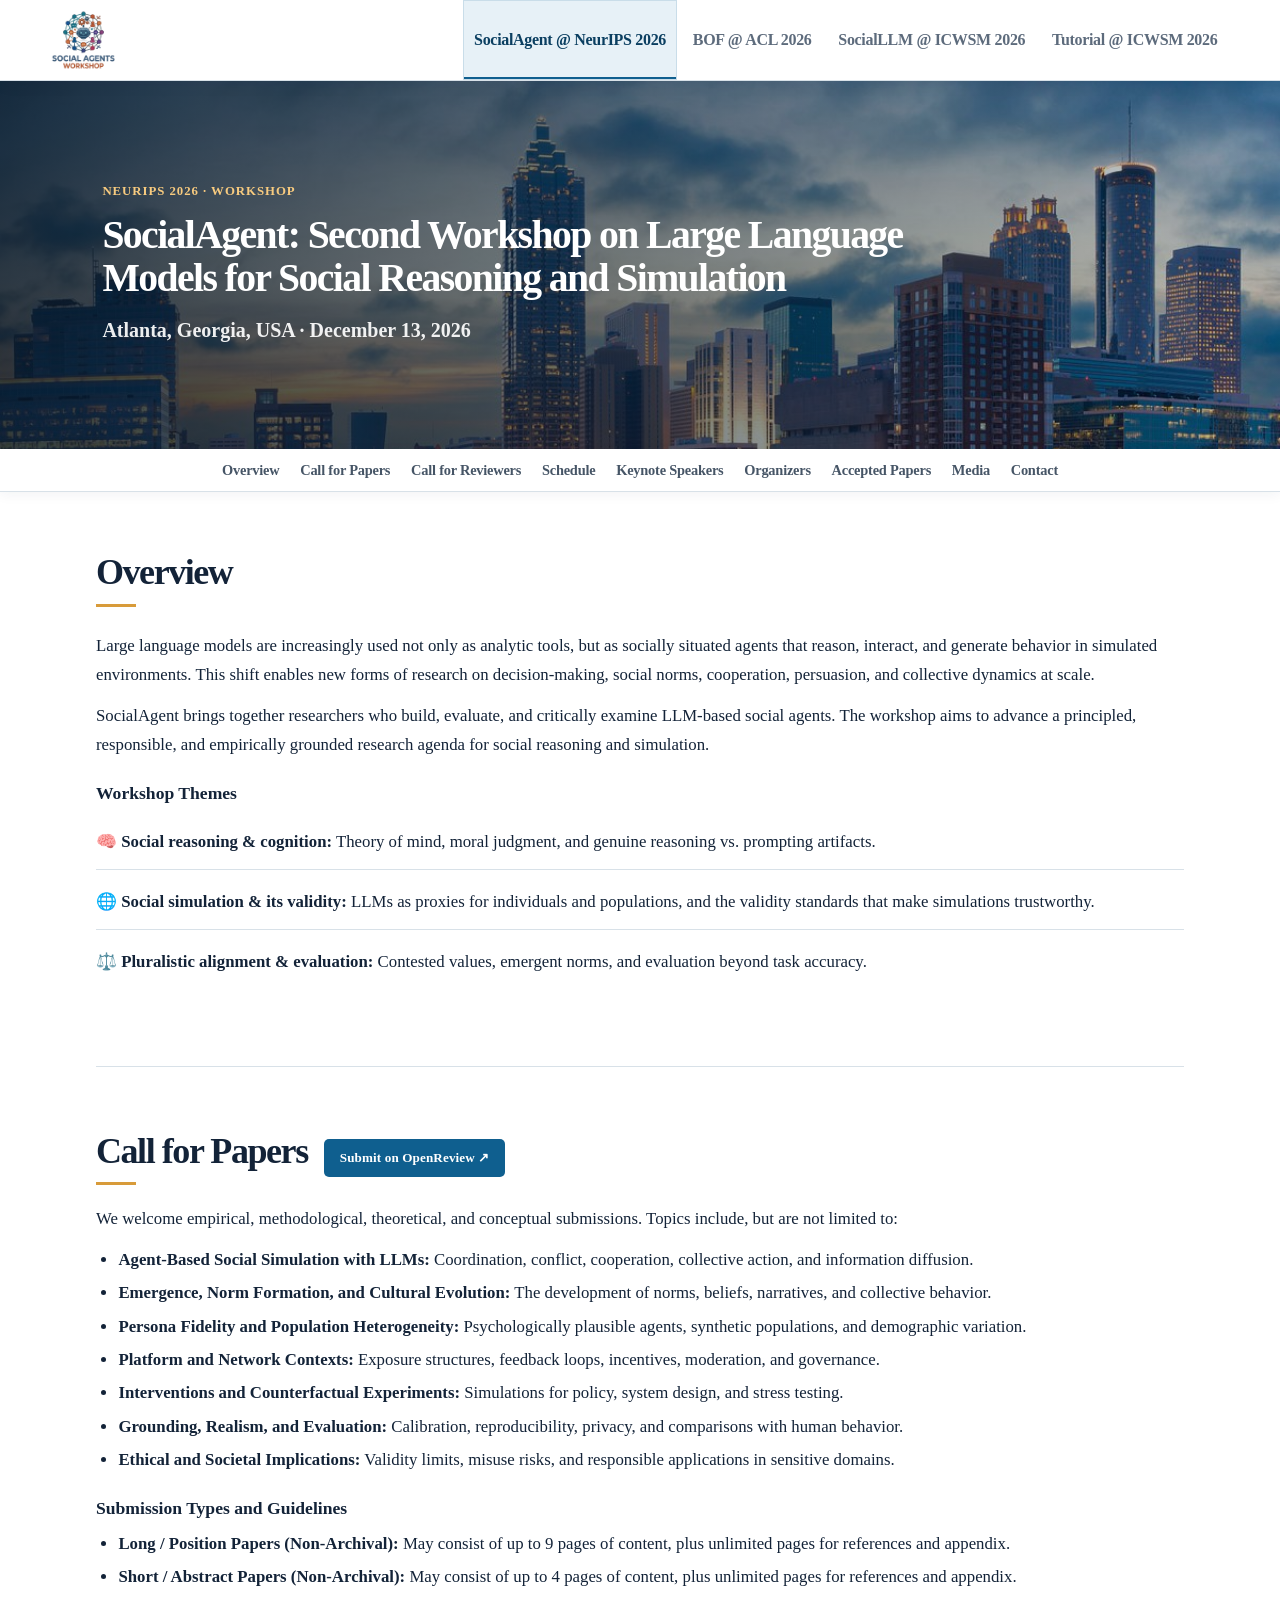
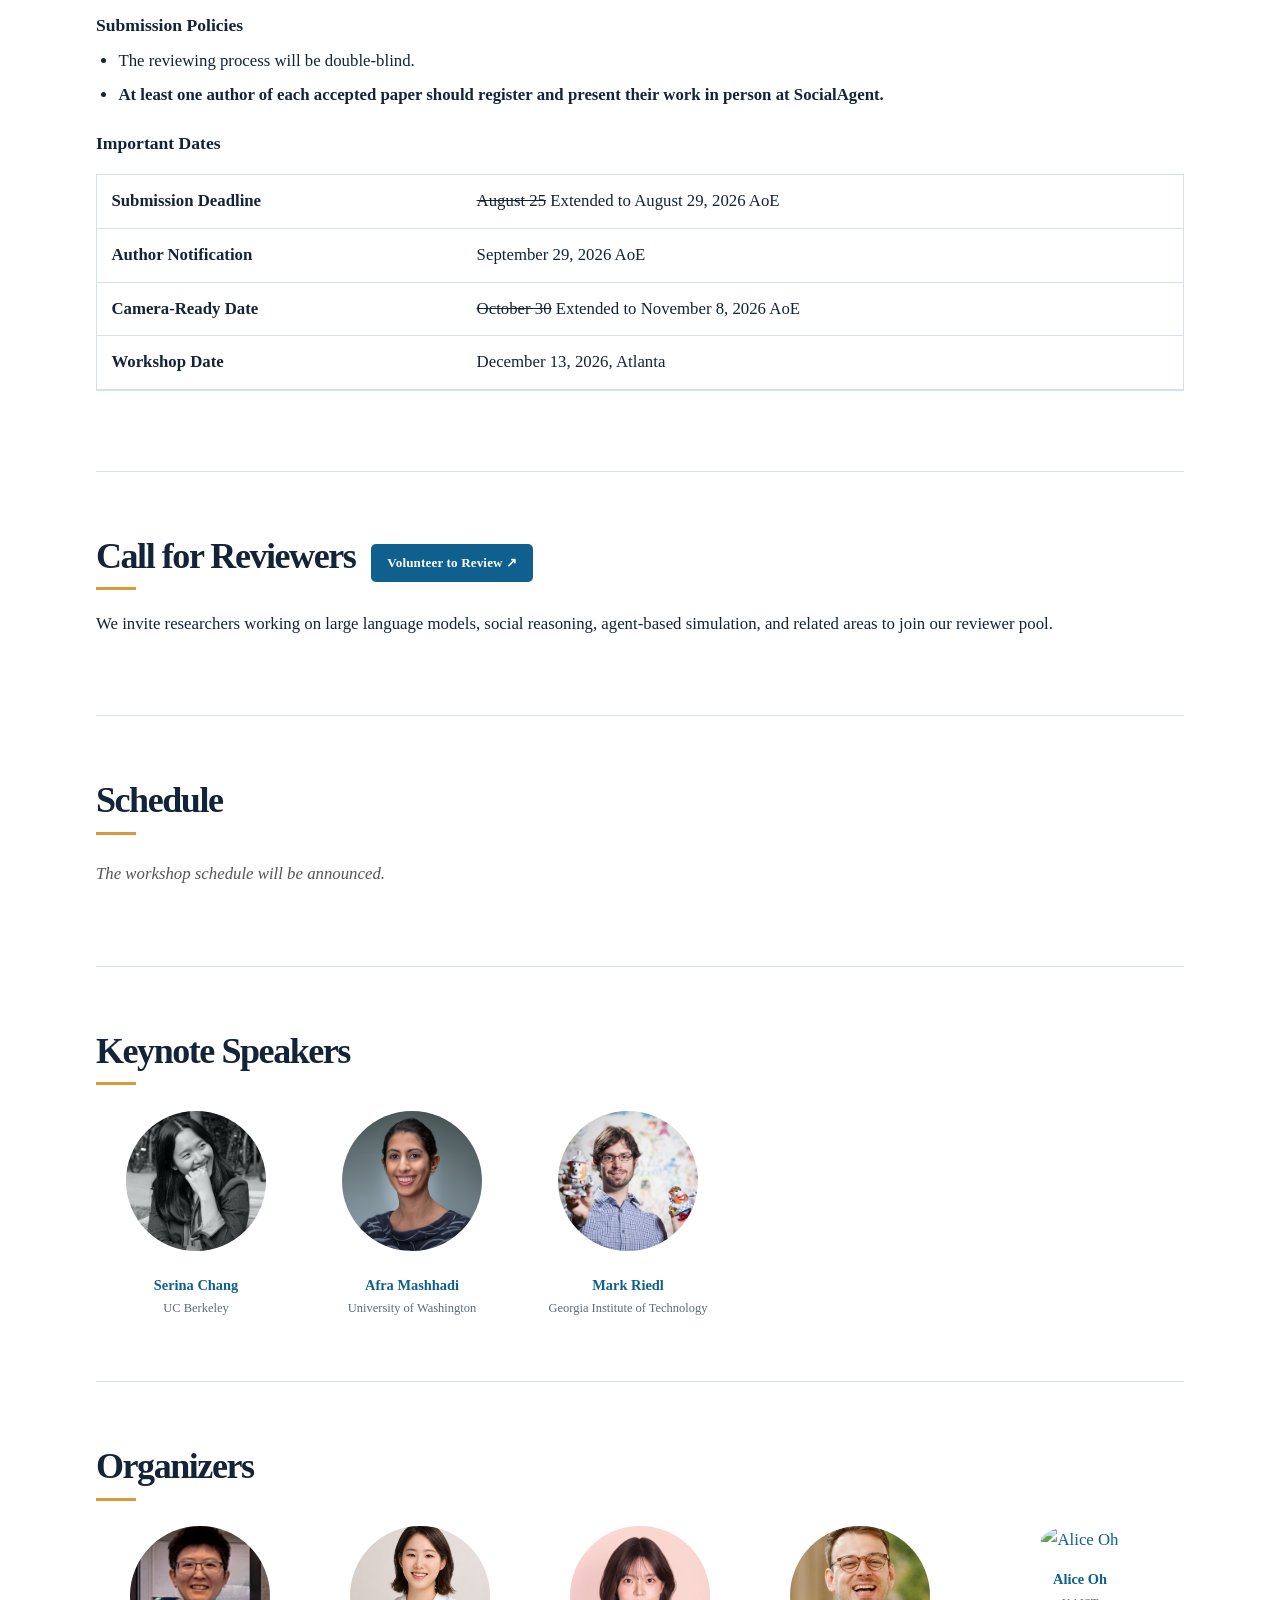
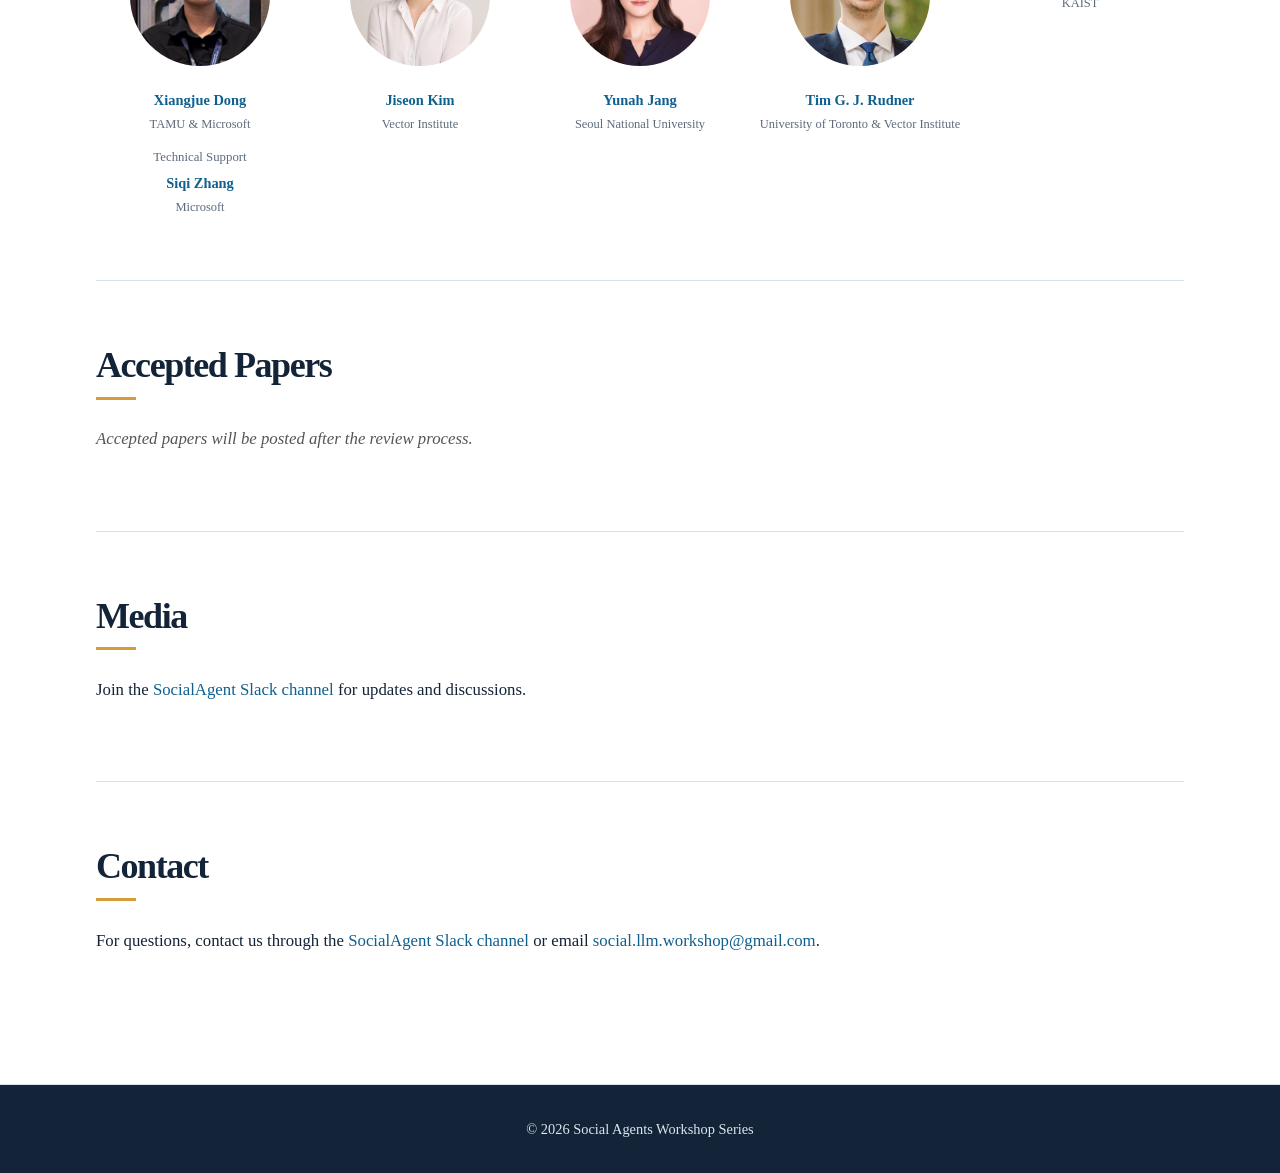
==== commit 9ce3acb3: "Update date" ====
--- a/index.html
+++ b/index.html
@@ -716,7 +716,7 @@
                 </tr>
                 <tr>
                   <td><strong>Camera-Ready Date</strong></td>
-                  <td><del>October 30</del> Extended to November 8, 2026</td>
+                  <td><del>October 30</del> Extended to November 8, 2026 AoE</td>
                 </tr>
                 <tr>
                   <td><strong>Workshop Date</strong></td>
